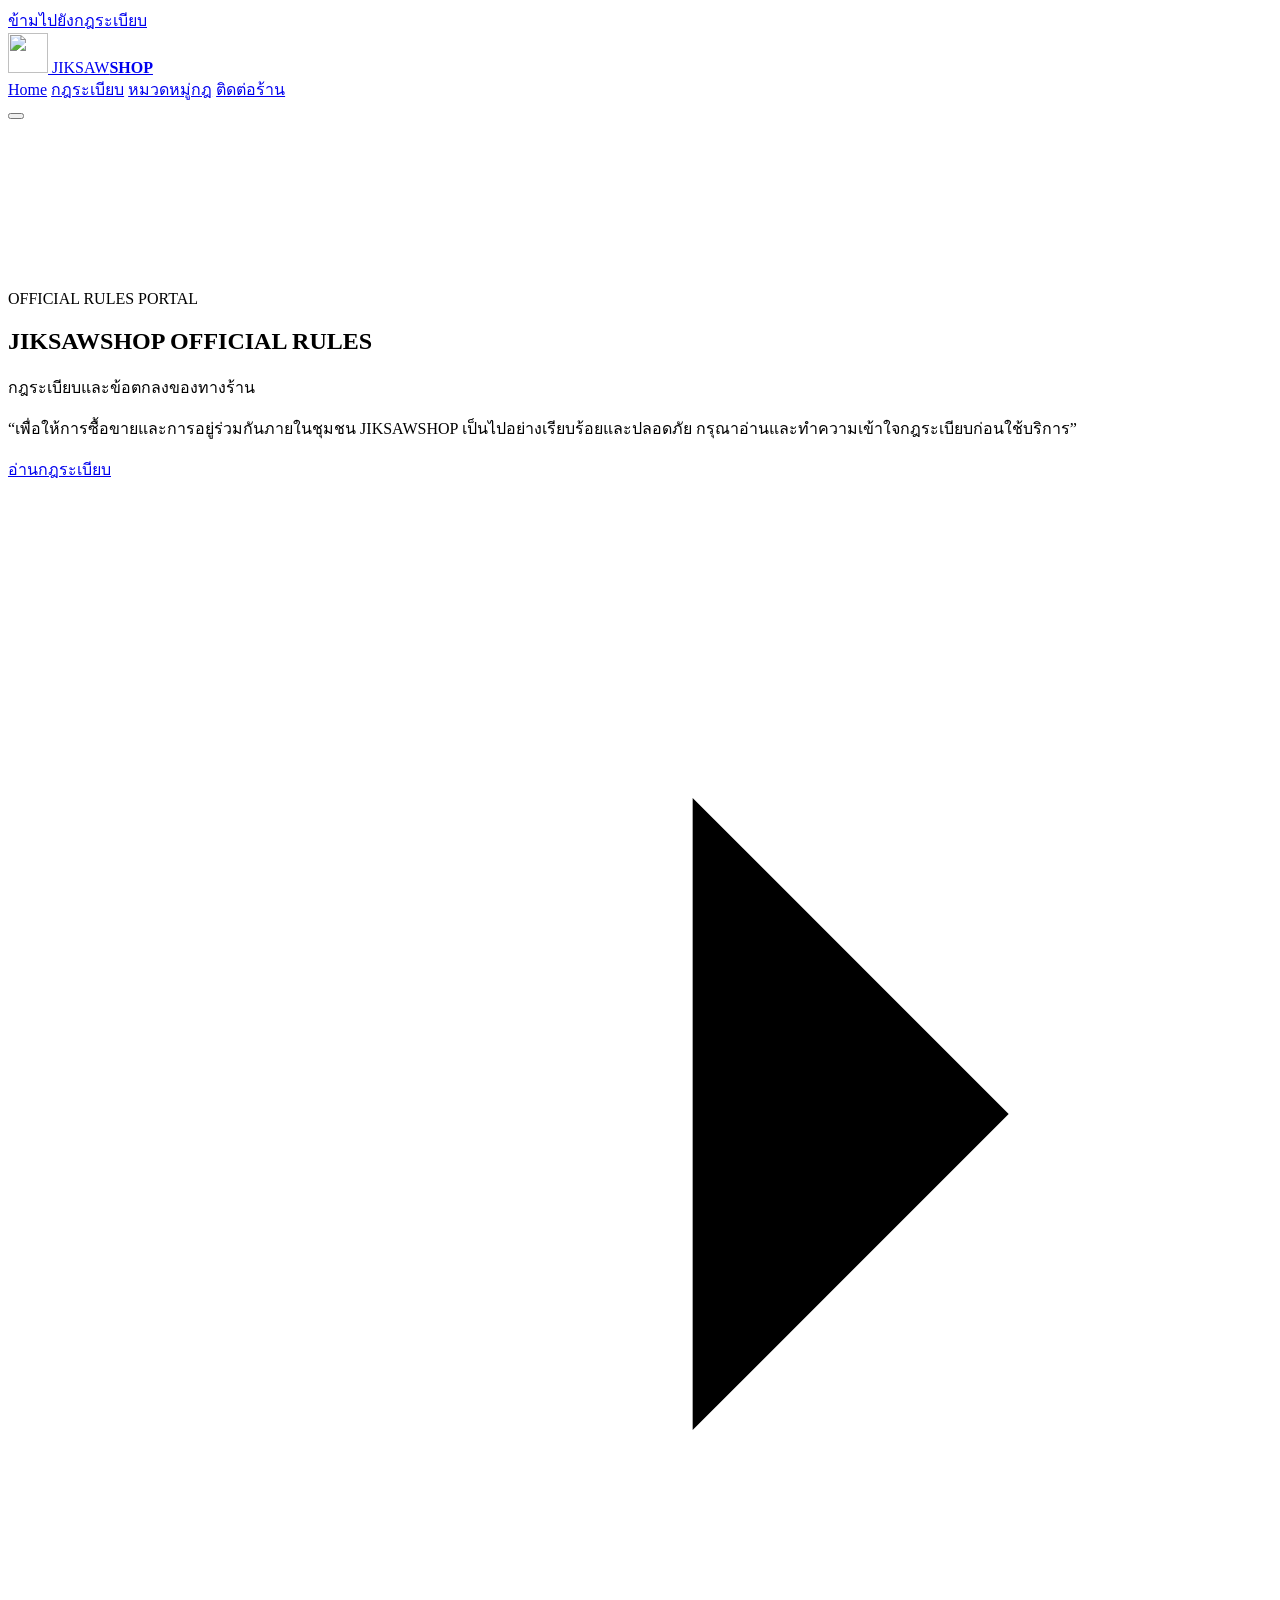
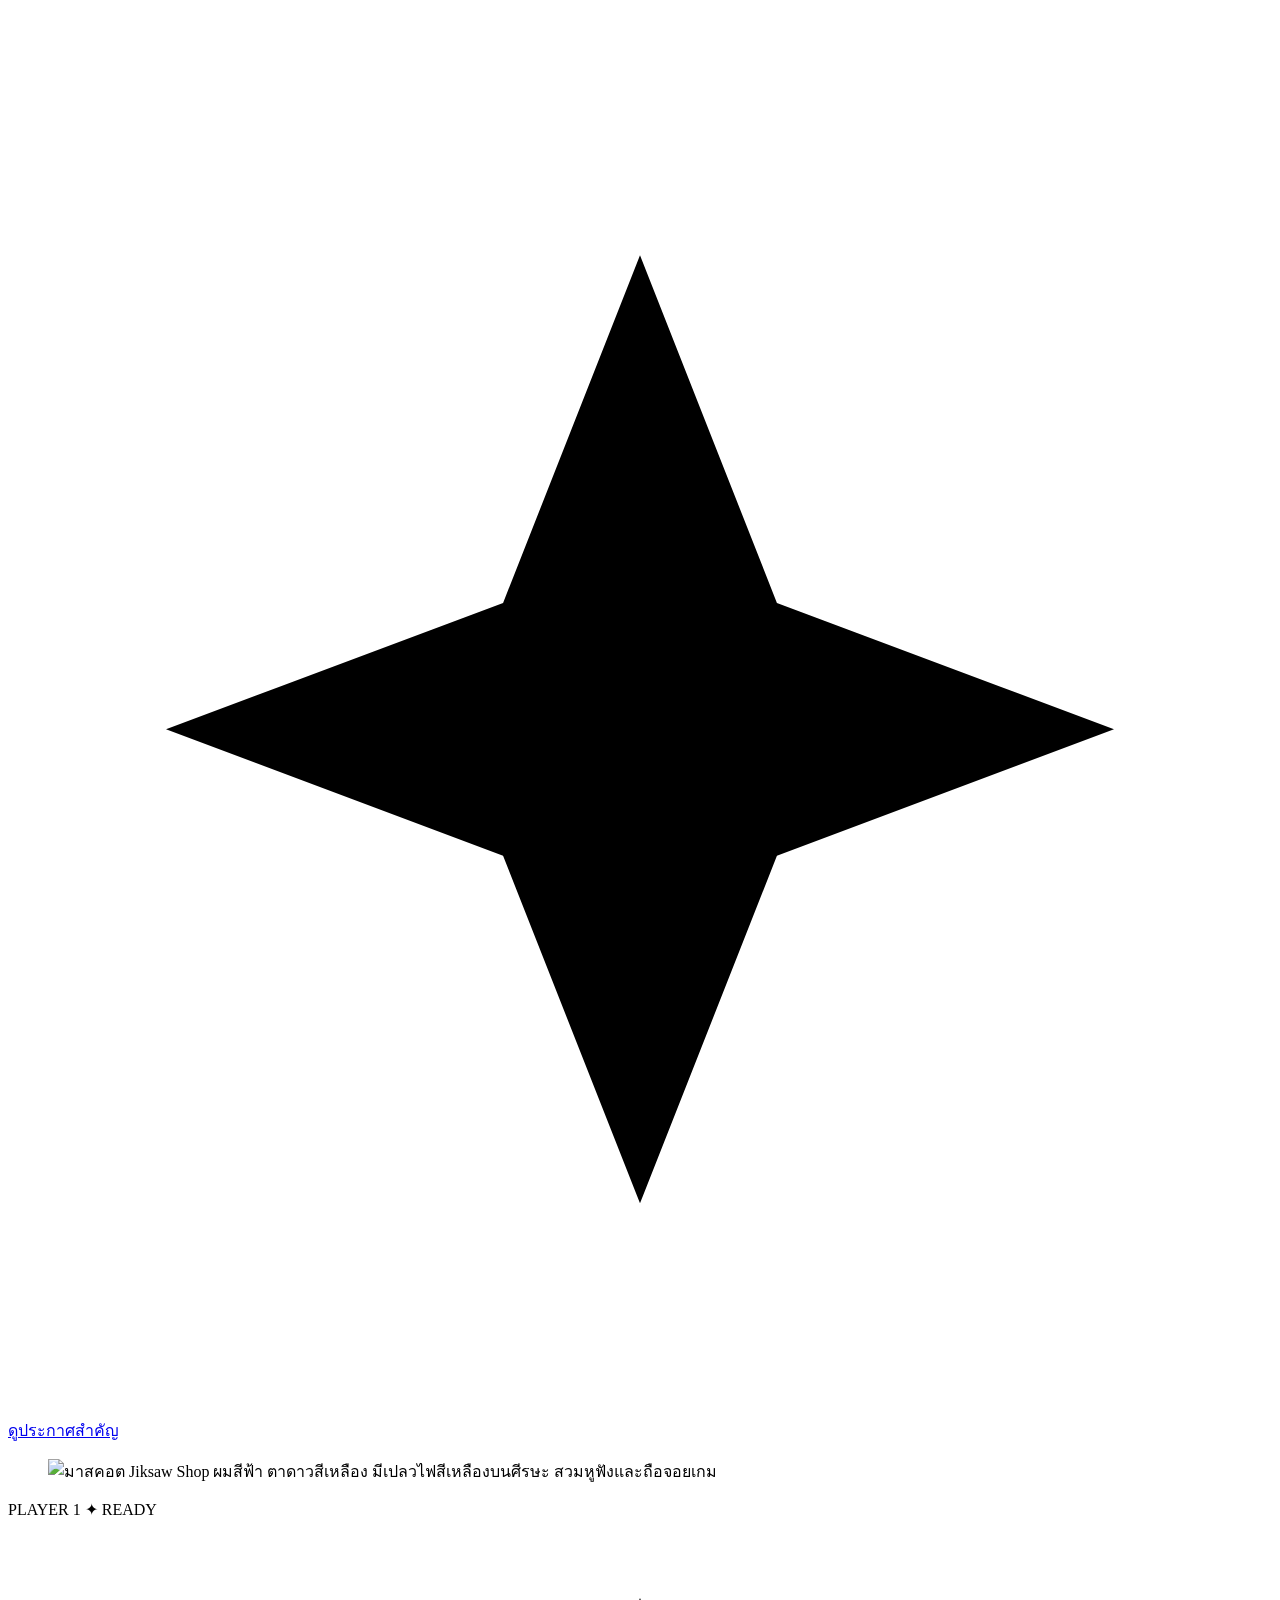
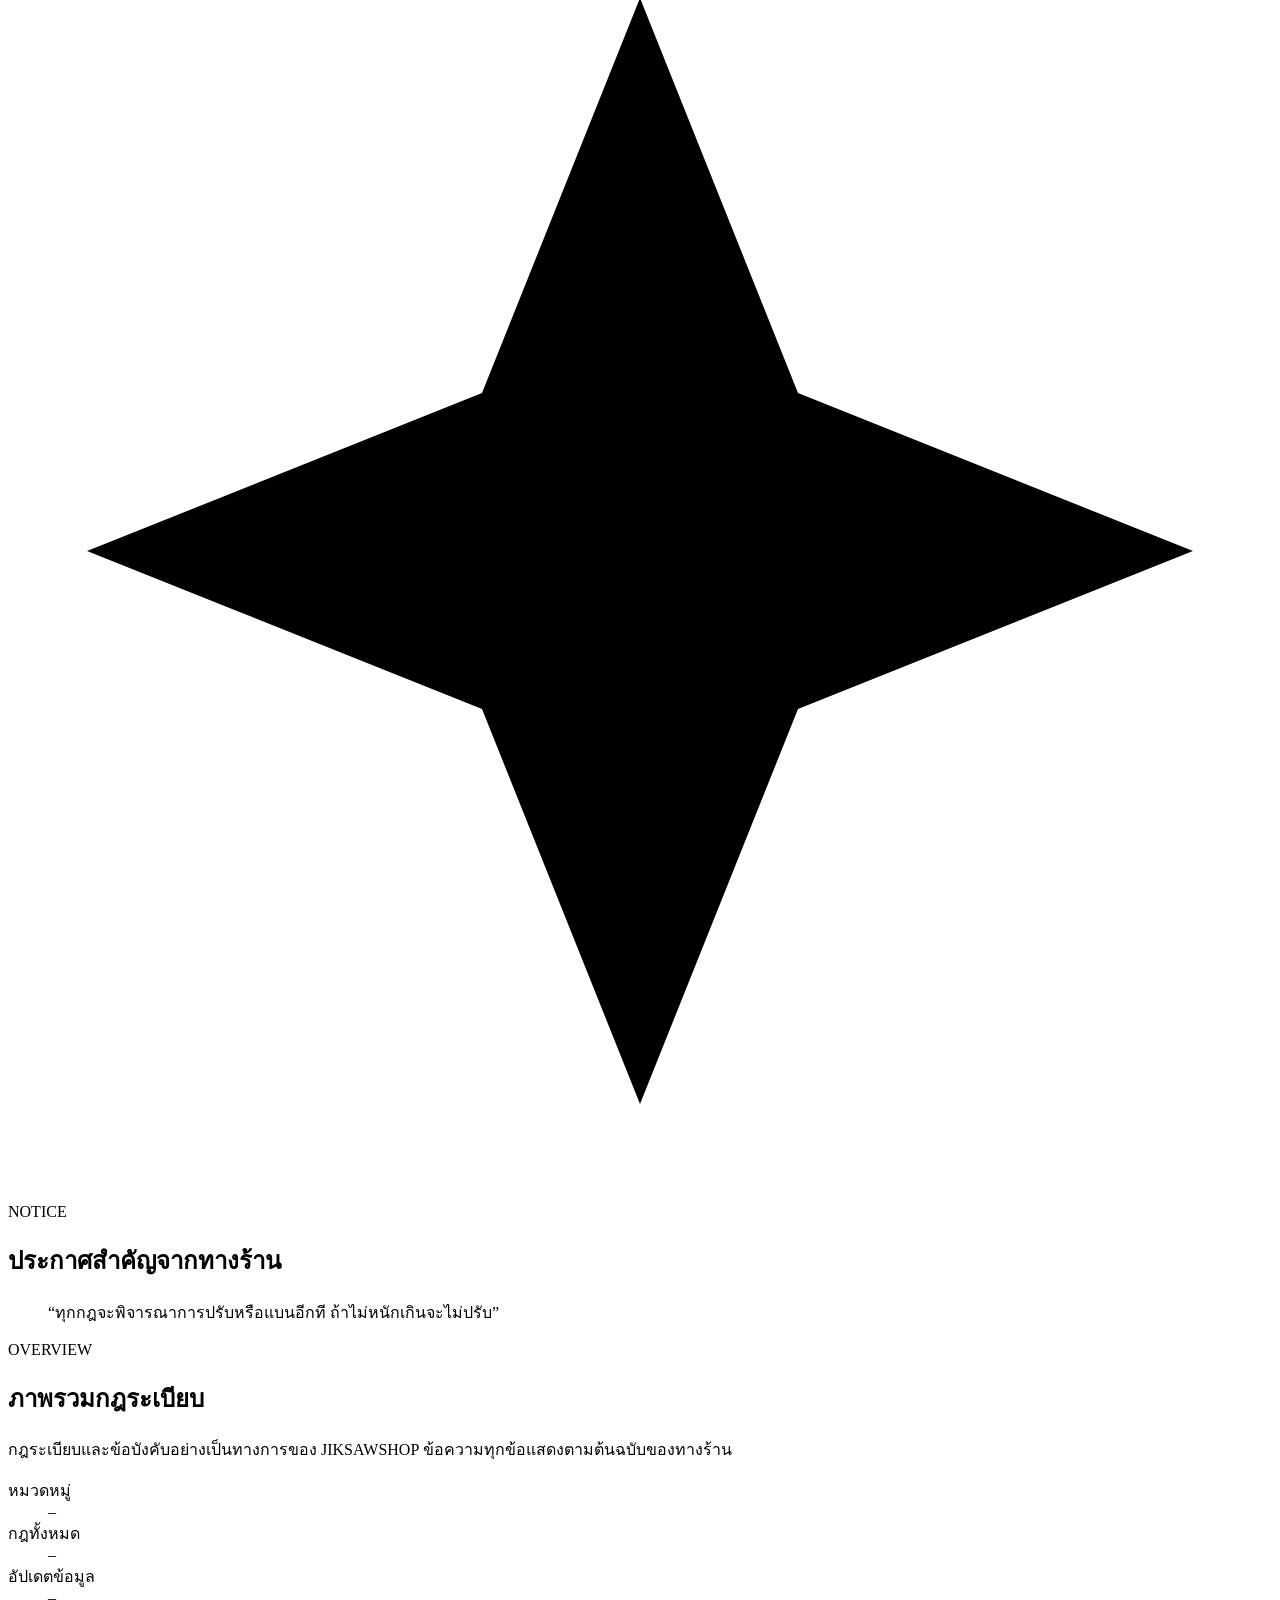
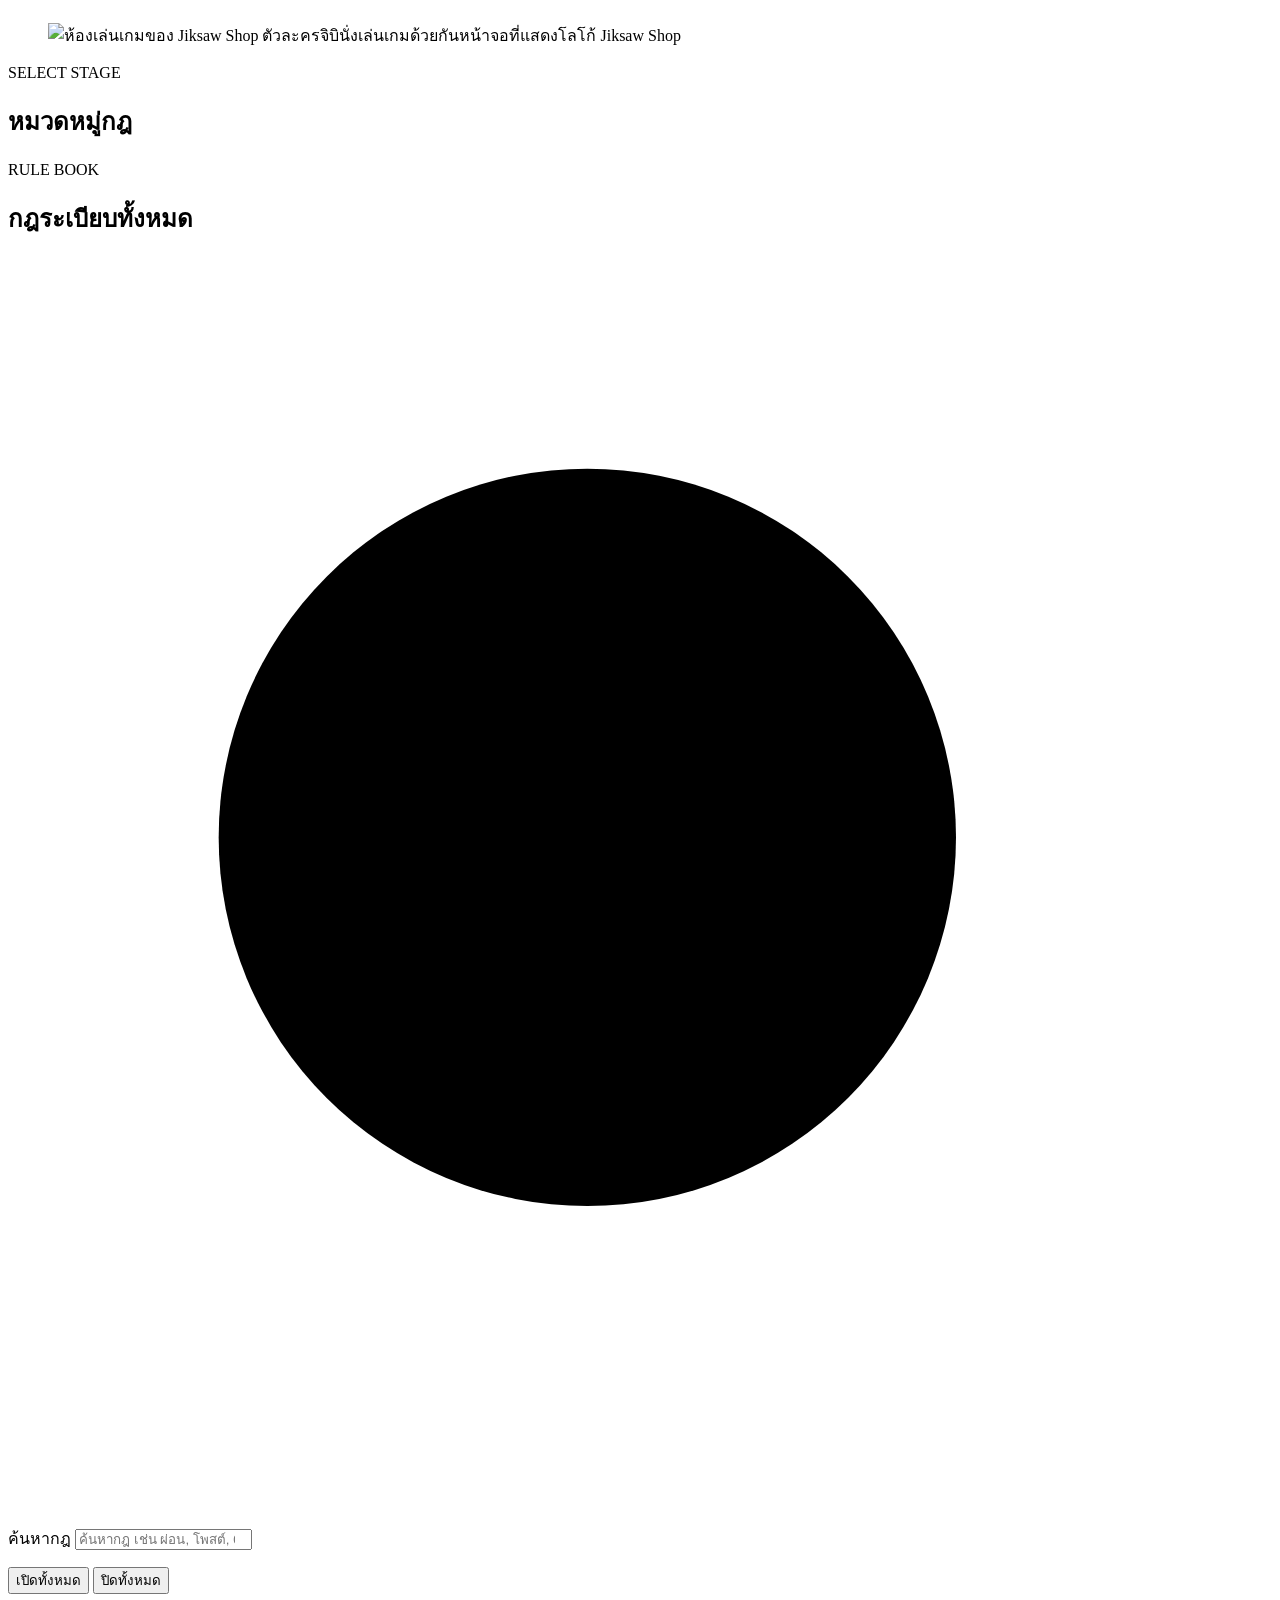
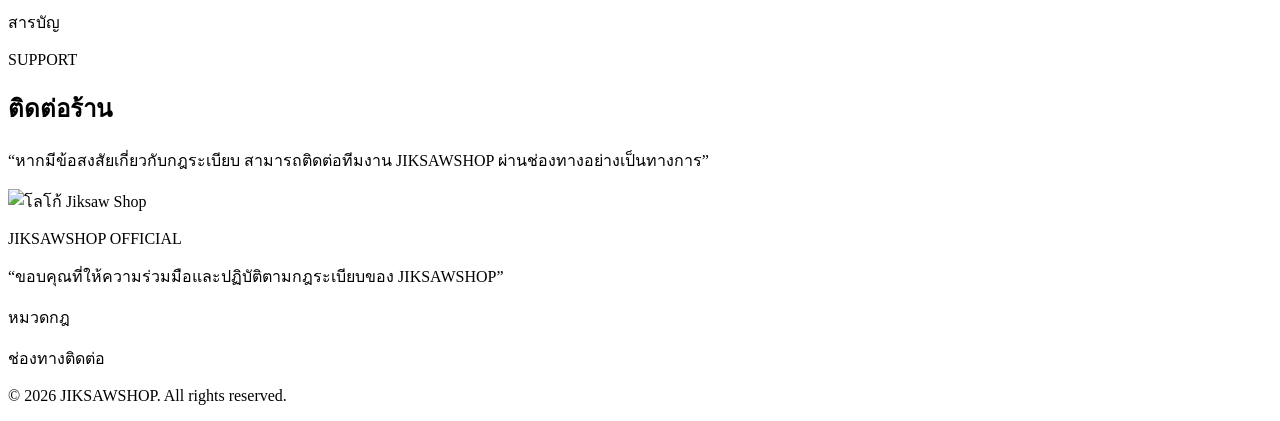
==== index.html @ 82a31932 "Add files via upload" ====
<!DOCTYPE html>
<html lang="th">
<head>
<meta charset="utf-8">
<meta name="viewport" content="width=device-width, initial-scale=1">
<title>JIKSAWSHOP | Official Rules</title>
<meta name="description" content="กฎระเบียบและข้อตกลงอย่างเป็นทางการของ JIKSAWSHOP อ่านและตรวจสอบกฎการใช้งานได้ที่นี่">
<meta name="theme-color" content="#29C8F5">
<meta property="og:type" content="website">
<meta property="og:site_name" content="JIKSAWSHOP — Official Rules">
<meta property="og:title" content="JIKSAWSHOP | Official Rules">
<meta property="og:description" content="กฎระเบียบและข้อตกลงอย่างเป็นทางการของ JIKSAWSHOP อ่านและตรวจสอบกฎการใช้งานได้ที่นี่">
<meta property="og:image" content="assets/og.jpg">
<meta name="twitter:card" content="summary_large_image">
<link rel="icon" href="assets/avatar.webp" type="image/webp">
<link rel="preconnect" href="https://fonts.googleapis.com">
<link rel="preconnect" href="https://fonts.gstatic.com" crossorigin>
<link href="https://fonts.googleapis.com/css2?family=IBM+Plex+Sans+Thai:wght@400;500;600&family=Mitr:wght@400;500;600&family=Silkscreen:wght@400;700&display=swap" rel="stylesheet">
<link rel="stylesheet" href="css/site.css">
</head>
<body>
<a class="skip" href="#rules">ข้ามไปยังกฎระเบียบ</a>
<div class="progress" aria-hidden="true"><span id="progressBar"></span></div>

<!-- ════════ NAVIGATION ════════ -->
<header class="nav" id="nav">
  <div class="nav__bar">
    <a class="brand" href="#home" aria-label="JIKSAWSHOP หน้าแรก">
      <img class="brand__face" src="assets/avatar.webp" width="40" height="40" alt="">
      <span class="brand__word">JIKSAW<b>SHOP</b></span>
    </a>
    <nav class="nav__links" id="navLinks" aria-label="เมนูหลัก">
      <a href="#home" data-spy="home">Home</a>
      <a href="#rules" data-spy="rules">กฎระเบียบ</a>
      <a href="#categories" data-spy="categories">หมวดหมู่กฎ</a>
      <a href="#faq" data-spy="faq" id="navFaq" hidden>คำถามที่พบบ่อย</a>
      <a href="#contact" data-spy="contact">ติดต่อร้าน</a>
    </nav>
    <button class="burger" id="burger" type="button" aria-expanded="false" aria-controls="navLinks" aria-label="เปิดเมนู">
      <span></span><span></span><span></span>
    </button>
  </div>
</header>

<main>
<!-- ════════ HERO ════════ -->
<section class="hero" id="home">
  <div class="hero__sky" aria-hidden="true">
    <div class="hero__grid" data-depth="0.08"></div>
    <canvas id="stars"></canvas>
    <i class="px px--star  p1" data-depth="0.25"></i>
    <i class="px px--plus  p2" data-depth="0.4"></i>
    <i class="px px--star  p3" data-depth="0.15"></i>
    <i class="px px--heart p4" data-depth="0.32"></i>
    <i class="px px--plus  p5" data-depth="0.2"></i>
  </div>
  <div class="wrap hero__inner">
    <div class="hero__copy">
      <p class="tag"><span class="tag__dot"></span>OFFICIAL RULES PORTAL</p>
      <h1 class="hero__title">
        <span class="hero__brand">JIKSAWSHOP</span>
        <span class="hero__sub">OFFICIAL RULES</span>
      </h1>
      <p class="hero__th">กฎระเบียบและข้อตกลงของทางร้าน</p>
      <p class="hero__lead">“เพื่อให้การซื้อขายและการอยู่ร่วมกันภายในชุมชน JIKSAWSHOP เป็นไปอย่างเรียบร้อยและปลอดภัย กรุณาอ่านและทำความเข้าใจกฎระเบียบก่อนใช้บริการ”</p>
      <div class="hero__cta">
        <a class="btn btn--primary" href="#rules">อ่านกฎระเบียบ
          <svg viewBox="0 0 24 24" aria-hidden="true"><path d="M5 12h14M13 6l6 6-6 6"/></svg></a>
        <a class="btn btn--ghost" href="#announcement">
          <svg viewBox="0 0 24 24" aria-hidden="true" class="fill"><path d="M12 2l2.6 6.6L21 11l-6.4 2.4L12 20l-2.6-6.6L3 11l6.4-2.4z"/></svg>ดูประกาศสำคัญ</a>
      </div>
    </div>
    <div class="hero__art">
      <div class="mascot" id="mascot">
        <div class="mascot__glow" aria-hidden="true"></div>
        <figure class="mascot__card">
          <img src="assets/mascot.webp" srcset="assets/mascot-sm.webp 520w, assets/mascot.webp 1000w" sizes="(max-width: 860px) 260px, 440px" width="1000" height="1000" alt="มาสคอต Jiksaw Shop ผมสีฟ้า ตาดาวสีเหลือง มีเปลวไฟสีเหลืองบนศีรษะ สวมหูฟังและถือจอยเกม" fetchpriority="high">
        </figure>
        <span class="mascot__chip" aria-hidden="true">PLAYER 1 ✦ READY</span>
      </div>
    </div>
  </div>
</section>

<!-- ════════ IMPORTANT ANNOUNCEMENT ════════ -->
<section class="section section--tight" id="announcement" aria-labelledby="annTitle">
  <div class="wrap">
    <article class="announce" data-reveal>
      <div class="announce__icon" aria-hidden="true">
        <svg viewBox="0 0 24 24"><path d="M12 1.5l3 7.5 7.5 3-7.5 3-3 7.5-3-7.5L1.5 12 9 9z"/></svg>
      </div>
      <div class="announce__body">
        <p class="eyebrow">NOTICE</p>
        <h2 id="annTitle">ประกาศสำคัญจากทางร้าน</h2>
        <blockquote id="annText">“ทุกกฎจะพิจารณาการปรับหรือแบนอีกที ถ้าไม่หนักเกินจะไม่ปรับ”</blockquote>
      </div>
    </article>
  </div>
</section>

<!-- ════════ RULES OVERVIEW ════════ -->
<section class="section" id="overview" aria-labelledby="ovTitle">
  <div class="wrap overview">
    <div class="overview__text" data-reveal>
      <p class="eyebrow">OVERVIEW</p>
      <h2 id="ovTitle">ภาพรวมกฎระเบียบ</h2>
      <p class="muted">กฎระเบียบและข้อบังคับอย่างเป็นทางการของ JIKSAWSHOP ข้อความทุกข้อแสดงตามต้นฉบับของทางร้าน</p>
      <dl class="stats" id="stats">
        <div><dt>หมวดหมู่</dt><dd id="statCats">–</dd></div>
        <div><dt>กฎทั้งหมด</dt><dd id="statRules">–</dd></div>
        <div><dt>อัปเดตข้อมูล</dt><dd id="statSync" class="stats__sm">–</dd></div>
      </dl>
    </div>
    <figure class="world" data-reveal>
      <img src="assets/world.webp" srcset="assets/world-sm.webp 800w, assets/world.webp 1600w" sizes="(max-width: 860px) 100vw, 620px" width="1600" height="900" loading="lazy" alt="ห้องเล่นเกมของ Jiksaw Shop ตัวละครจิบินั่งเล่นเกมด้วยกันหน้าจอที่แสดงโลโก้ Jiksaw Shop">
    </figure>
  </div>
</section>

<!-- ════════ RULES CATEGORIES ════════ -->
<section class="section section--soft" id="categories" aria-labelledby="catTitle">
  <div class="wrap">
    <div class="head" data-reveal>
      <p class="eyebrow">SELECT STAGE</p>
      <h2 id="catTitle">หมวดหมู่กฎ</h2>
    </div>
    <div class="cats" id="catGrid"></div>
  </div>
</section>

<!-- ════════ COMPLETE RULES LIST + SEARCH ════════ -->
<section class="section" id="rules" aria-labelledby="rulesTitle">
  <div class="wrap">
    <div class="head" data-reveal>
      <p class="eyebrow">RULE BOOK</p>
      <h2 id="rulesTitle">กฎระเบียบทั้งหมด</h2>
    </div>

    <div class="tools">
      <div class="search" role="search">
        <svg viewBox="0 0 24 24" aria-hidden="true"><circle cx="11" cy="11" r="7"/><path d="M20 20l-3.5-3.5"/></svg>
        <label class="sr" for="q">ค้นหากฎ</label>
        <input id="q" type="search" inputmode="search" autocomplete="off" placeholder="ค้นหากฎ เช่น ผ่อน, โพสต์, 08:00 หรือเลขข้อ">
        <button class="search__clear" id="qClear" type="button" aria-label="ล้างคำค้น" hidden>
          <svg viewBox="0 0 24 24" aria-hidden="true"><path d="M6 6l12 12M18 6L6 18"/></svg>
        </button>
      </div>
      <div class="tools__row">
        <p class="count" id="count" aria-live="polite"></p>
        <div class="tools__btns">
          <button class="mini" id="expandAll" type="button">เปิดทั้งหมด</button>
          <button class="mini" id="collapseAll" type="button">ปิดทั้งหมด</button>
        </div>
      </div>
    </div>

    <div class="book">
      <aside class="toc" aria-label="สารบัญหมวดหมู่">
        <p class="toc__title">สารบัญ</p>
        <ol id="toc"></ol>
      </aside>
      <div class="book__main">
        <div id="notice" class="notice" hidden></div>
        <div id="loader" class="loader" hidden><i></i><i></i><i></i><span>กำลังโหลดกฎระเบียบ…</span></div>
        <div id="ruleList"></div>
        <div id="empty" class="empty" hidden>
          <img src="assets/avatar.webp" width="72" height="72" alt="">
          <p>ไม่พบกฎที่คุณกำลังค้นหา ลองใช้คำค้นอื่นอีกครั้ง</p>
          <button class="mini" id="emptyClear" type="button">ล้างคำค้น</button>
        </div>
      </div>
    </div>
  </div>
</section>

<!-- ════════ FAQ (แสดงเมื่อมีข้อมูลใน config เท่านั้น) ════════ -->
<section class="section section--soft" id="faq" aria-labelledby="faqTitle" hidden>
  <div class="wrap wrap--narrow">
    <div class="head">
      <p class="eyebrow">FAQ</p>
      <h2 id="faqTitle">คำถามที่พบบ่อย</h2>
    </div>
    <div id="faqList" class="faq"></div>
  </div>
</section>

<!-- ════════ CONTACT ════════ -->
<section class="section" id="contact" aria-labelledby="ctTitle">
  <div class="wrap">
    <div class="contact" data-reveal>
      <div class="contact__text">
        <p class="eyebrow">SUPPORT</p>
        <h2 id="ctTitle">ติดต่อร้าน</h2>
        <p>“หากมีข้อสงสัยเกี่ยวกับกฎระเบียบ สามารถติดต่อทีมงาน JIKSAWSHOP ผ่านช่องทางอย่างเป็นทางการ”</p>
      </div>
      <ul class="channels" id="channels"></ul>
    </div>
  </div>
</section>
</main>

<!-- ════════ FOOTER ════════ -->
<footer class="foot">
  <div class="foot__stars" aria-hidden="true"></div>
  <div class="wrap foot__inner">
    <div class="foot__brand">
      <img src="assets/logo-screen.webp" width="720" height="380" loading="lazy" alt="โลโก้ Jiksaw Shop">
      <p class="foot__name">JIKSAWSHOP OFFICIAL</p>
      <p class="foot__thanks">“ขอบคุณที่ให้ความร่วมมือและปฏิบัติตามกฎระเบียบของ JIKSAWSHOP”</p>
    </div>
    <nav class="foot__col" aria-label="หมวดกฎ">
      <p class="foot__h">หมวดกฎ</p>
      <ul id="footCats"></ul>
    </nav>
    <div class="foot__col">
      <p class="foot__h">ช่องทางติดต่อ</p>
      <ul id="footContacts"></ul>
    </div>
  </div>
  <p class="foot__copy">© <span id="year">2026</span> JIKSAWSHOP. All rights reserved.</p>
</footer>

<button class="totop" id="toTop" type="button" aria-label="กลับขึ้นด้านบน" hidden>
  <svg viewBox="0 0 24 24" aria-hidden="true"><path d="M12 19V5M6 11l6-6 6 6"/></svg>
</button>
<div class="toast" id="toast" role="status" aria-live="polite"></div>

<script src="js/config.js"></script>
<script src="data/rules.js"></script>
<script src="js/app.js"></script>
</body>
</html>
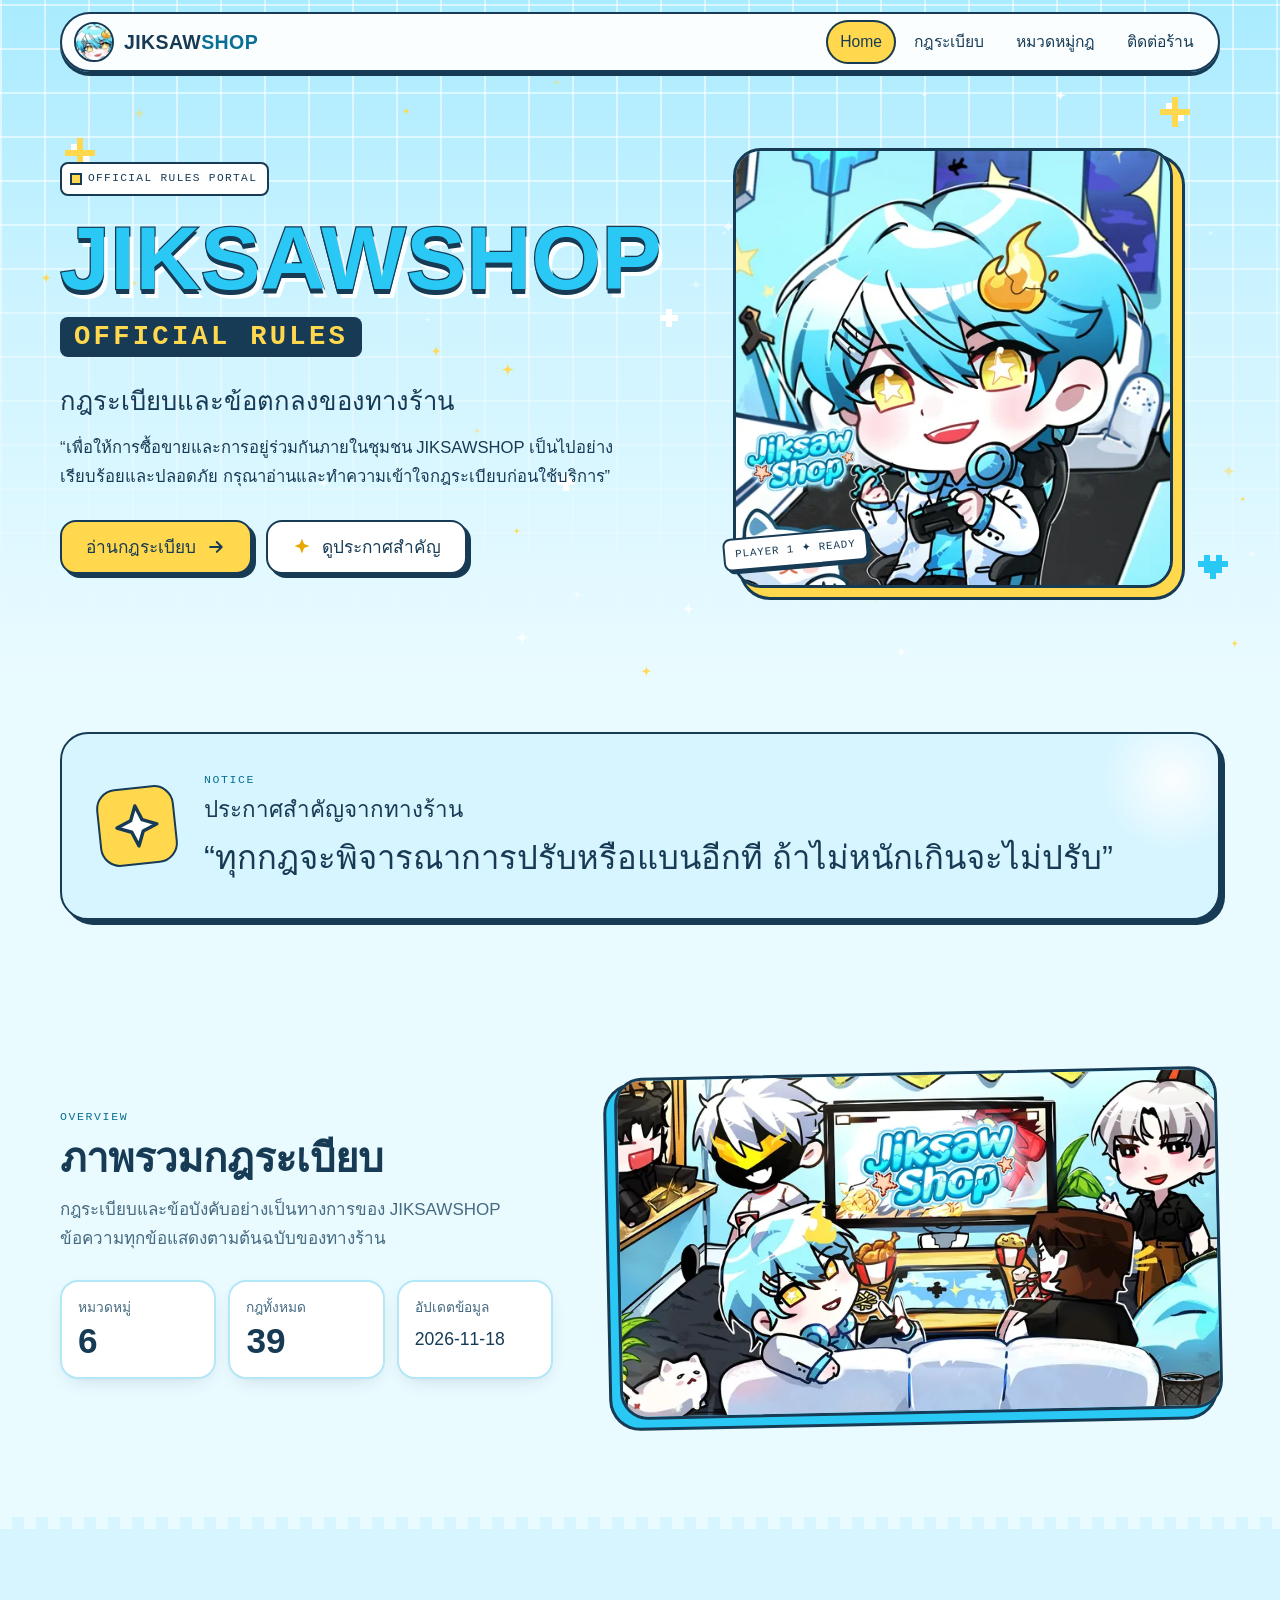
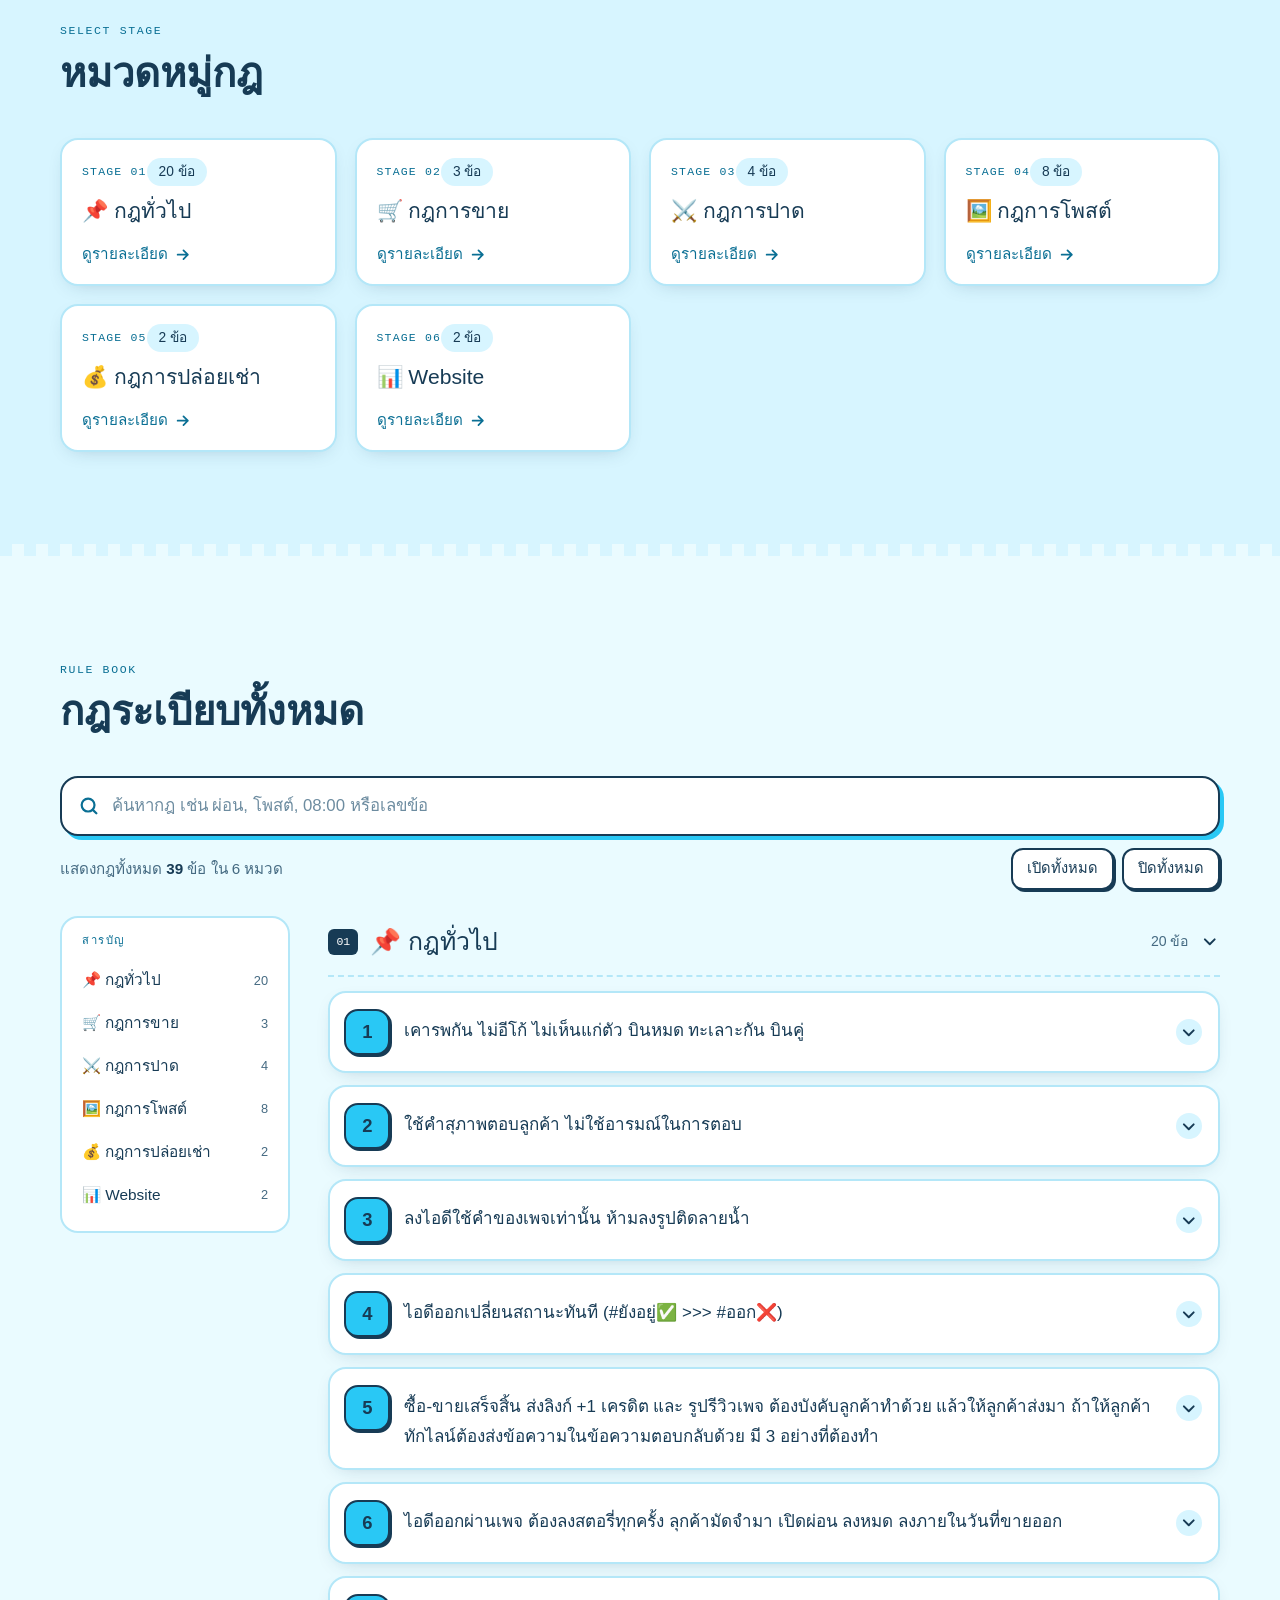
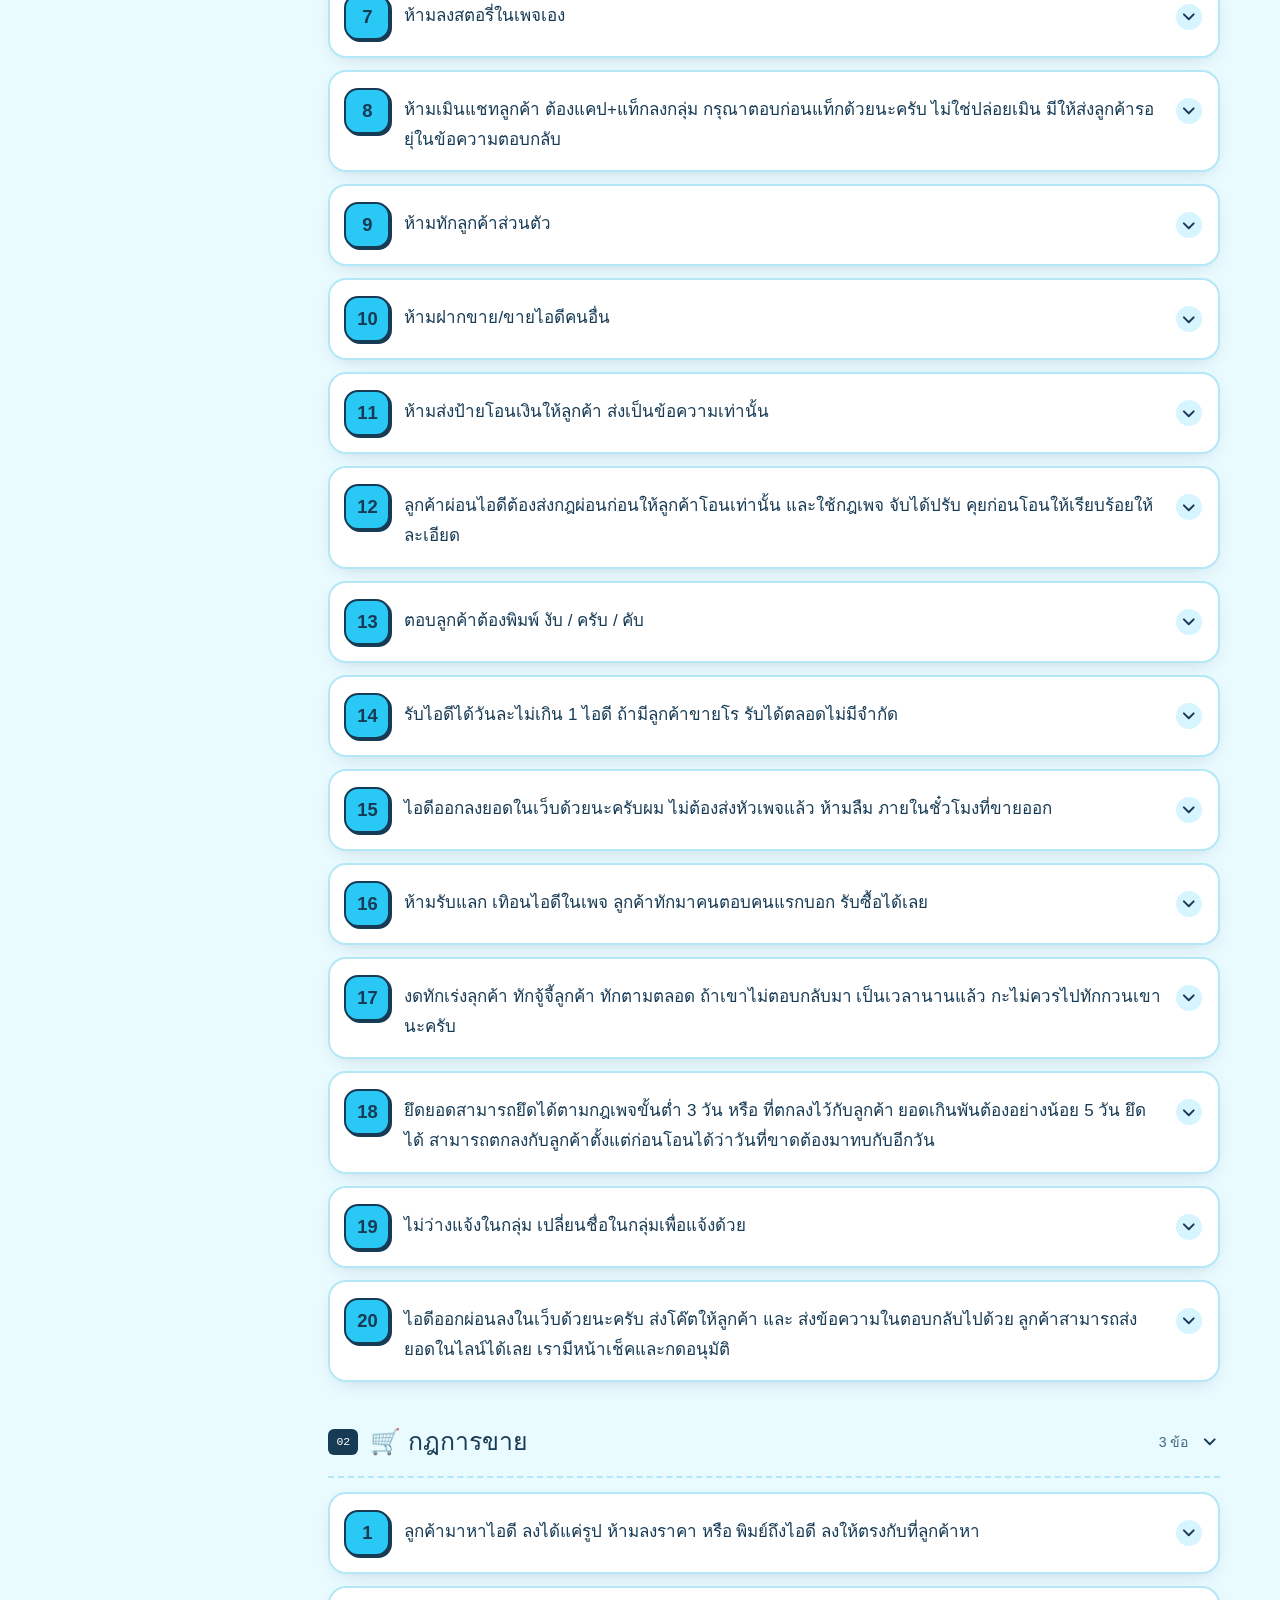
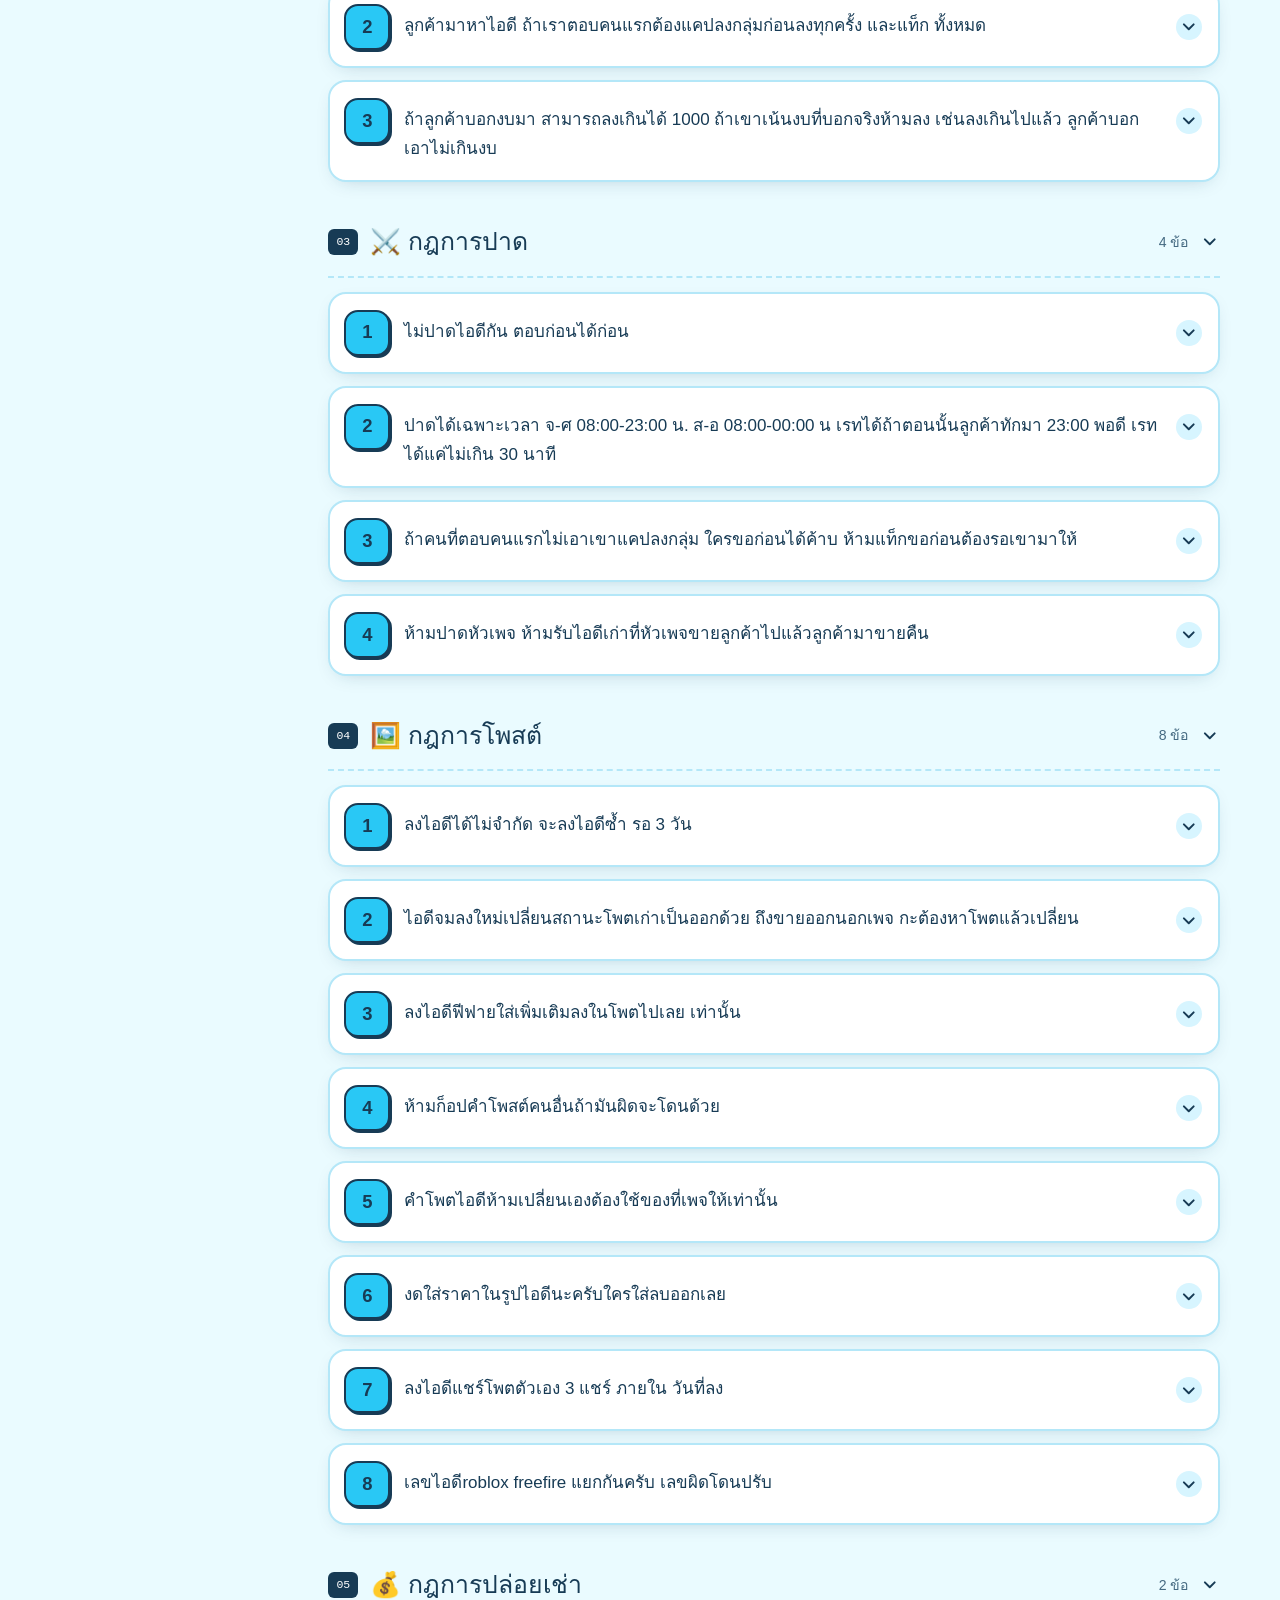
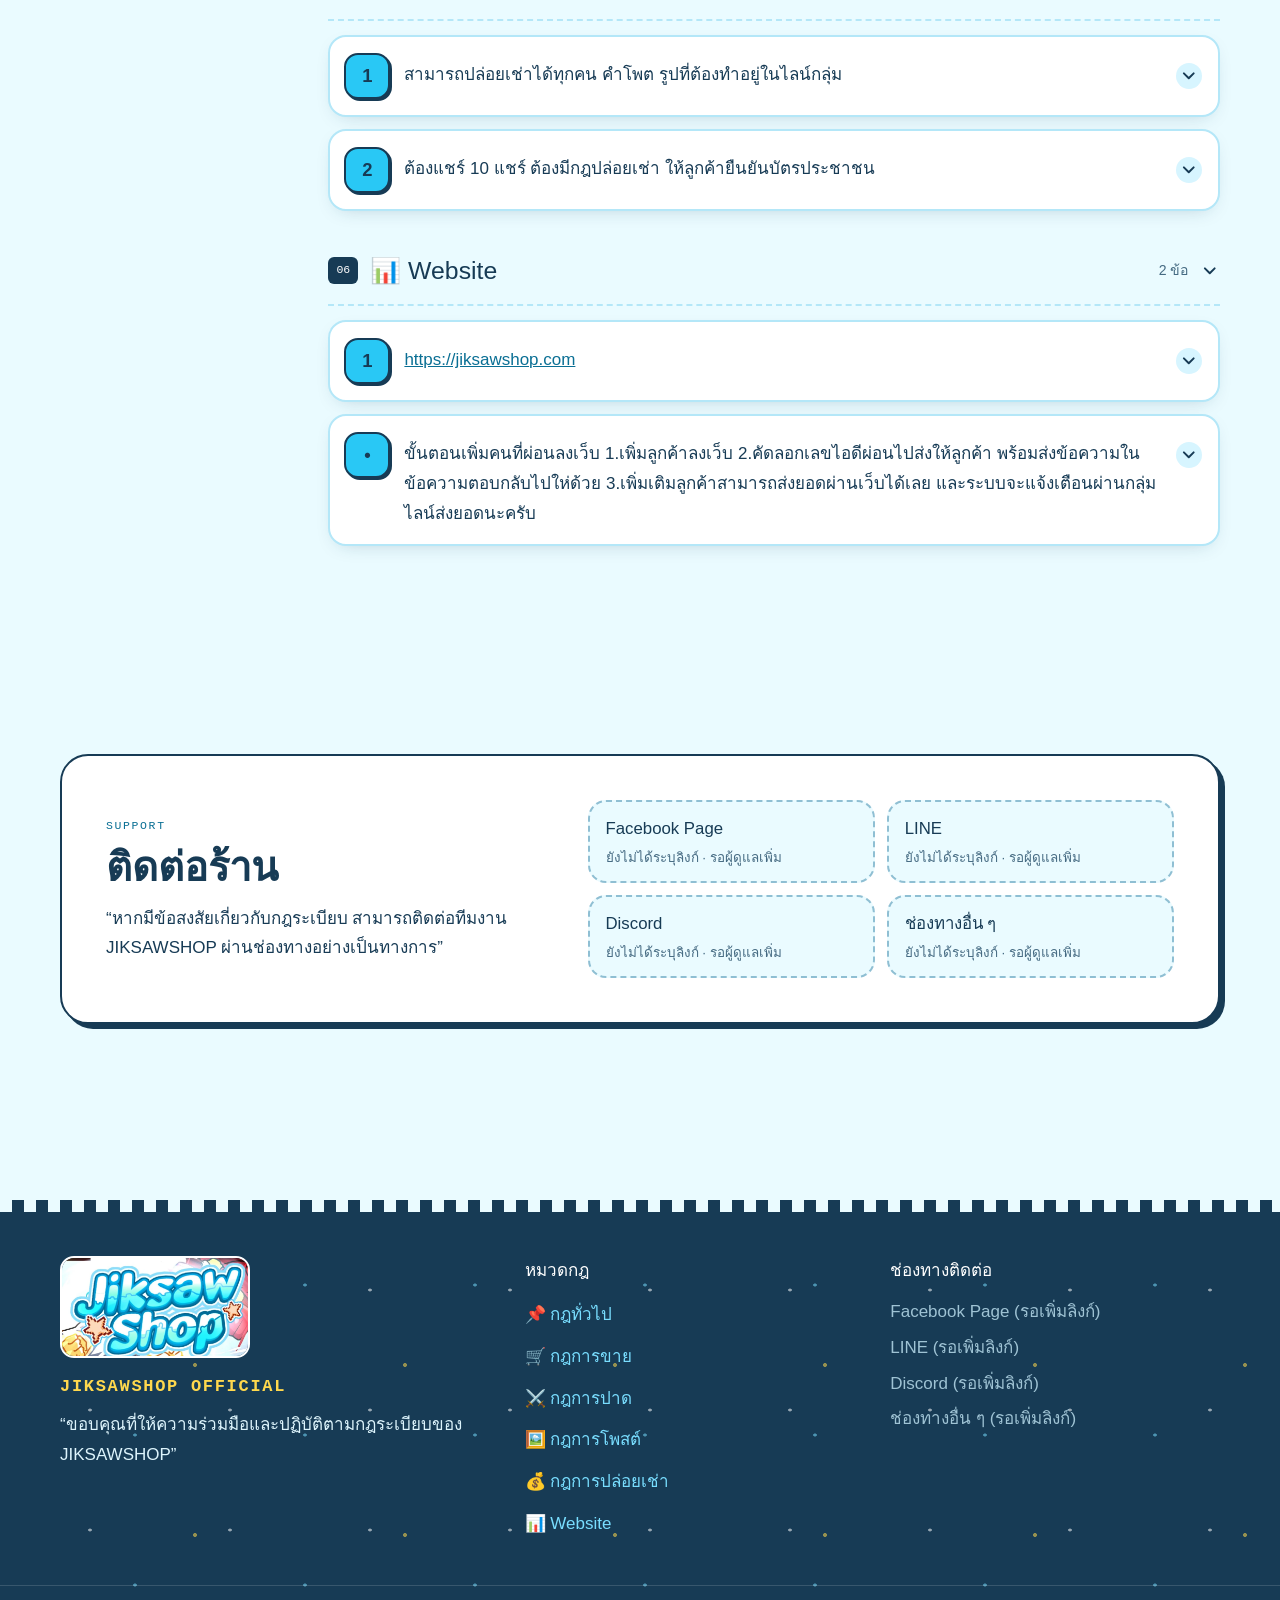
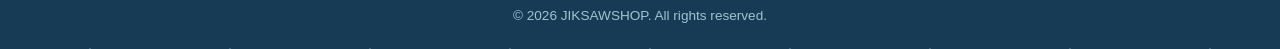
==== commit af39d03f: "Add files via upload" ====
--- a/index.html
+++ b/index.html
@@ -10,13 +10,13 @@
 <meta property="og:site_name" content="JIKSAWSHOP — Official Rules">
 <meta property="og:title" content="JIKSAWSHOP | Official Rules">
 <meta property="og:description" content="กฎระเบียบและข้อตกลงอย่างเป็นทางการของ JIKSAWSHOP อ่านและตรวจสอบกฎการใช้งานได้ที่นี่">
-<meta property="og:image" content="assets/og.jpg">
+<meta property="og:image" content="og.jpg">
 <meta name="twitter:card" content="summary_large_image">
-<link rel="icon" href="assets/avatar.webp" type="image/webp">
+<link rel="icon" href="avatar.webp" type="image/webp">
 <link rel="preconnect" href="https://fonts.googleapis.com">
 <link rel="preconnect" href="https://fonts.gstatic.com" crossorigin>
 <link href="https://fonts.googleapis.com/css2?family=IBM+Plex+Sans+Thai:wght@400;500;600&family=Mitr:wght@400;500;600&family=Silkscreen:wght@400;700&display=swap" rel="stylesheet">
-<link rel="stylesheet" href="css/site.css">
+<link rel="stylesheet" href="site.css">
 </head>
 <body>
 <a class="skip" href="#rules">ข้ามไปยังกฎระเบียบ</a>
@@ -26,7 +26,7 @@
 <header class="nav" id="nav">
   <div class="nav__bar">
     <a class="brand" href="#home" aria-label="JIKSAWSHOP หน้าแรก">
-      <img class="brand__face" src="assets/avatar.webp" width="40" height="40" alt="">
+      <img class="brand__face" src="avatar.webp" width="40" height="40" alt="">
       <span class="brand__word">JIKSAW<b>SHOP</b></span>
     </a>
     <nav class="nav__links" id="navLinks" aria-label="เมนูหลัก">
@@ -74,7 +74,7 @@
       <div class="mascot" id="mascot">
         <div class="mascot__glow" aria-hidden="true"></div>
         <figure class="mascot__card">
-          <img src="assets/mascot.webp" srcset="assets/mascot-sm.webp 520w, assets/mascot.webp 1000w" sizes="(max-width: 860px) 260px, 440px" width="1000" height="1000" alt="มาสคอต Jiksaw Shop ผมสีฟ้า ตาดาวสีเหลือง มีเปลวไฟสีเหลืองบนศีรษะ สวมหูฟังและถือจอยเกม" fetchpriority="high">
+          <img src="mascot.webp" srcset="mascot-sm.webp 520w, mascot.webp 1000w" sizes="(max-width: 860px) 260px, 440px" width="1000" height="1000" alt="มาสคอต Jiksaw Shop ผมสีฟ้า ตาดาวสีเหลือง มีเปลวไฟสีเหลืองบนศีรษะ สวมหูฟังและถือจอยเกม" fetchpriority="high">
         </figure>
         <span class="mascot__chip" aria-hidden="true">PLAYER 1 ✦ READY</span>
       </div>
@@ -112,7 +112,7 @@
       </dl>
     </div>
     <figure class="world" data-reveal>
-      <img src="assets/world.webp" srcset="assets/world-sm.webp 800w, assets/world.webp 1600w" sizes="(max-width: 860px) 100vw, 620px" width="1600" height="900" loading="lazy" alt="ห้องเล่นเกมของ Jiksaw Shop ตัวละครจิบินั่งเล่นเกมด้วยกันหน้าจอที่แสดงโลโก้ Jiksaw Shop">
+      <img src="world.webp" srcset="world-sm.webp 800w, world.webp 1600w" sizes="(max-width: 860px) 100vw, 620px" width="1600" height="900" loading="lazy" alt="ห้องเล่นเกมของ Jiksaw Shop ตัวละครจิบินั่งเล่นเกมด้วยกันหน้าจอที่แสดงโลโก้ Jiksaw Shop">
     </figure>
   </div>
 </section>
@@ -164,7 +164,7 @@
         <div id="loader" class="loader" hidden><i></i><i></i><i></i><span>กำลังโหลดกฎระเบียบ…</span></div>
         <div id="ruleList"></div>
         <div id="empty" class="empty" hidden>
-          <img src="assets/avatar.webp" width="72" height="72" alt="">
+          <img src="avatar.webp" width="72" height="72" alt="">
           <p>ไม่พบกฎที่คุณกำลังค้นหา ลองใช้คำค้นอื่นอีกครั้ง</p>
           <button class="mini" id="emptyClear" type="button">ล้างคำค้น</button>
         </div>
@@ -204,7 +204,7 @@
   <div class="foot__stars" aria-hidden="true"></div>
   <div class="wrap foot__inner">
     <div class="foot__brand">
-      <img src="assets/logo-screen.webp" width="720" height="380" loading="lazy" alt="โลโก้ Jiksaw Shop">
+      <img src="logo-screen.webp" width="720" height="380" loading="lazy" alt="โลโก้ Jiksaw Shop">
       <p class="foot__name">JIKSAWSHOP OFFICIAL</p>
       <p class="foot__thanks">“ขอบคุณที่ให้ความร่วมมือและปฏิบัติตามกฎระเบียบของ JIKSAWSHOP”</p>
     </div>
@@ -225,8 +225,8 @@
 </button>
 <div class="toast" id="toast" role="status" aria-live="polite"></div>
 
-<script src="js/config.js"></script>
-<script src="data/rules.js"></script>
-<script src="js/app.js"></script>
+<script src="config.js"></script>
+<script src="rules.js"></script>
+<script src="app.js"></script>
 </body>
 </html>
--- a/site.css
+++ b/site.css
@@ -0,0 +1,354 @@
+/* JIKSAWSHOP — Official Rules
+   Layout idea: sticker-outlined chibi world. Ink outlines + hard offset shadows on
+   brand moments (nav, hero, buttons, announcement); soft blue cards where rules are read. */
+:root {
+  color-scheme: light;
+  --cyan: #29C8F5;
+  --sky: #79DEFF;
+  --bg: #EAFBFF;
+  --white: #FFFFFF;
+  --yellow: #FFD84D;
+  --ink: #173B55;
+  --soft: #D7F5FF;
+  --ink-2: #456A82;        /* muted text, 5.6:1 on white */
+  --line: #B4E7F8;         /* soft blue border */
+  --cyan-deep: #0A6F94;    /* links / small text on white */
+  --font-display: "Mitr", "IBM Plex Sans Thai", "Leelawadee UI", "Thonburi", sans-serif;
+  --font-body: "IBM Plex Sans Thai", "Leelawadee UI", "Thonburi", "Noto Sans Thai", sans-serif;
+  --font-pixel: "Silkscreen", "Courier New", monospace;
+  --r-lg: 28px; --r-md: 18px; --r-sm: 12px;
+  --outline: 2.5px solid var(--ink);
+  --pop: 5px 5px 0 var(--ink);
+  --shadow-soft: 0 6px 20px -10px rgba(23, 59, 85, .28);
+  --nav-h: 76px;
+}
+
+*, *::before, *::after { box-sizing: border-box; }
+html { scroll-behavior: smooth; -webkit-text-size-adjust: 100%; }
+body {
+  margin: 0; background: var(--bg); color: var(--ink);
+  font-family: var(--font-body); font-size: 17px; line-height: 1.75;
+  overflow-x: hidden; animation: pageIn .45s ease-out both;
+}
+@keyframes pageIn { from { opacity: 0; } to { opacity: 1; } }
+img { max-width: 100%; height: auto; display: block; }
+a { color: var(--cyan-deep); }
+h1, h2, h3, p, ol, ul, dl, dd, figure, blockquote { margin: 0; }
+ol, ul { padding: 0; list-style: none; }
+h2 { font-family: var(--font-display); font-weight: 600; font-size: clamp(1.7rem, 4.2vw, 2.5rem); line-height: 1.25; text-wrap: balance; }
+button { font: inherit; color: inherit; cursor: pointer; }
+:focus-visible { outline: 3px solid var(--ink); outline-offset: 3px; border-radius: 8px; }
+[hidden] { display: none !important; }
+[id] { scroll-margin-top: calc(var(--nav-h) + 20px); }
+.sr { position: absolute; width: 1px; height: 1px; overflow: hidden; clip-path: inset(50%); white-space: nowrap; }
+.skip { position: absolute; left: 12px; top: -60px; z-index: 100; background: var(--ink); color: #fff; padding: 10px 16px; border-radius: 10px; }
+.skip:focus { top: 12px; }
+.wrap { width: min(1160px, 100% - 40px); margin-inline: auto; }
+.wrap--narrow { width: min(820px, 100% - 40px); }
+.muted { color: var(--ink-2); }
+svg { width: 1.15em; height: 1.15em; fill: none; stroke: currentColor; stroke-width: 2.4; stroke-linecap: round; stroke-linejoin: round; flex: none; }
+svg.fill { fill: currentColor; stroke: none; }
+
+.eyebrow { font-family: var(--font-pixel); font-size: .72rem; letter-spacing: .14em; color: var(--cyan-deep); margin-bottom: 6px; }
+.section { padding: clamp(56px, 9vw, 104px) 0; position: relative; }
+.section--tight { padding: clamp(28px, 5vw, 48px) 0; }
+.section--soft { background: var(--soft); }
+.section--soft::before, .section--soft::after {  /* pixel-step edges */
+  content: ""; position: absolute; left: 0; right: 0; height: 12px;
+  background: linear-gradient(90deg, var(--bg) 50%, transparent 0) 0 0 / 24px 12px;
+}
+.section--soft::before { top: 0; } .section--soft::after { bottom: 0; background-position: 12px 0; }
+.head { margin-bottom: clamp(24px, 4vw, 40px); }
+
+/* progress */
+.progress { position: fixed; inset: 0 0 auto 0; height: 4px; z-index: 60; }
+.progress span { display: block; height: 100%; width: 100%; transform: scaleX(0); transform-origin: 0 50%; background: linear-gradient(90deg, var(--cyan), var(--yellow)); }
+
+/* ── NAV ── */
+.nav { position: sticky; top: 0; z-index: 50; padding: 12px 0 0; height: var(--nav-h); pointer-events: none; }
+.nav__bar {
+  pointer-events: auto; position: relative;
+  width: min(1160px, 100% - 24px); margin-inline: auto; height: 60px;
+  display: flex; align-items: center; justify-content: space-between; gap: 16px;
+  padding: 0 10px 0 12px; background: rgba(255, 255, 255, .94); backdrop-filter: blur(10px);
+  border: var(--outline); border-radius: 999px; box-shadow: 0 4px 0 var(--ink);
+}
+.brand { display: flex; align-items: center; gap: 10px; text-decoration: none; color: var(--ink); min-height: 44px; }
+.brand__face { width: 40px; height: 40px; border-radius: 50%; border: 2px solid var(--ink); background: var(--sky); }
+.brand__word { font-family: var(--font-display); font-weight: 600; font-size: 1.22rem; letter-spacing: .02em; }
+.brand__word b { font-weight: 600; color: var(--cyan-deep); }
+.nav__links { display: flex; gap: 4px; }
+.nav__links a {
+  font-family: var(--font-display); font-weight: 500; font-size: .98rem; color: var(--ink); text-decoration: none;
+  padding: 8px 14px; border-radius: 999px; transition: background .2s;
+}
+.nav__links a:hover { background: var(--soft); }
+.nav__links a.is-active { background: var(--yellow); box-shadow: inset 0 0 0 2px var(--ink); }
+.burger { display: none; width: 44px; height: 44px; border-radius: 50%; border: 2px solid var(--ink); background: var(--yellow); padding: 0; position: relative; }
+.burger span { position: absolute; left: 11px; right: 11px; height: 2.5px; border-radius: 2px; background: var(--ink); transition: transform .28s, opacity .2s, top .28s; }
+.burger span:nth-child(1) { top: 13px; } .burger span:nth-child(2) { top: 19px; } .burger span:nth-child(3) { top: 25px; }
+.burger[aria-expanded="true"] span:nth-child(1) { top: 19px; transform: rotate(45deg); }
+.burger[aria-expanded="true"] span:nth-child(2) { opacity: 0; }
+.burger[aria-expanded="true"] span:nth-child(3) { top: 19px; transform: rotate(-45deg); }
+
+@media (max-width: 860px) {
+  .burger { display: block; }
+  .nav__links {
+    position: absolute; top: calc(100% + 12px); left: 0; right: 0; flex-direction: column; gap: 4px;
+    background: #fff; border: var(--outline); border-radius: 22px; box-shadow: var(--pop); padding: 10px;
+    opacity: 0; transform: translateY(-10px) scale(.97); transform-origin: 90% 0; visibility: hidden;
+    transition: opacity .22s, transform .26s cubic-bezier(.3, 1.4, .5, 1), visibility 0s .26s;
+  }
+  .nav__links.is-open { opacity: 1; transform: none; visibility: visible; transition-delay: 0s; }
+  .nav__links a { padding: 12px 16px; font-size: 1.05rem; border-radius: 14px; }
+}
+
+/* ── BUTTONS ── */
+.btn {
+  display: inline-flex; align-items: center; justify-content: center; gap: 10px; min-height: 52px; padding: 10px 24px;
+  font-family: var(--font-display); font-weight: 500; font-size: 1.08rem; text-decoration: none; color: var(--ink);
+  border: var(--outline); border-radius: 16px; box-shadow: 4px 4px 0 var(--ink);
+  transition: transform .12s, box-shadow .12s;
+}
+.btn--primary { background: var(--yellow); }
+.btn--ghost { background: #fff; }
+.btn--ghost svg { color: #E9A800; }
+.btn:hover { transform: translate(-1px, -1px); box-shadow: 6px 6px 0 var(--ink); }
+.btn:active { transform: translate(4px, 4px); box-shadow: 0 0 0 var(--ink); }
+.mini {
+  min-height: 40px; padding: 6px 14px; font-family: var(--font-display); font-size: .92rem;
+  background: #fff; border: 2px solid var(--ink); border-radius: 12px; box-shadow: 2px 2px 0 var(--ink);
+  transition: transform .1s, box-shadow .1s;
+}
+.mini:hover { background: var(--soft); }
+.mini:active { transform: translate(2px, 2px); box-shadow: none; }
+
+/* ── HERO ── */
+.hero { position: relative; margin-top: calc(var(--nav-h) * -1); padding: calc(var(--nav-h) + clamp(28px, 6vw, 72px)) 0 clamp(48px, 8vw, 96px); overflow: hidden; }
+.hero__sky { position: absolute; inset: 0; background: linear-gradient(180deg, #A9EBFF 0%, #CFF4FF 48%, var(--bg) 100%); }
+.hero__grid { position: absolute; inset: -40px 0;
+  background:
+    linear-gradient(rgba(255,255,255,.55) 2px, transparent 2px) 0 0 / 44px 44px,
+    linear-gradient(90deg, rgba(255,255,255,.55) 2px, transparent 2px) 0 0 / 44px 44px;
+  mask-image: linear-gradient(180deg, #000 30%, transparent 92%); -webkit-mask-image: linear-gradient(180deg, #000 30%, transparent 92%);
+}
+#stars { position: absolute; inset: 0; width: 100%; height: 100%; }
+/* pixel-art bits, drawn with box-shadow on a 6px cell */
+.px { position: absolute; width: 6px; height: 6px; color: var(--yellow); will-change: transform; }
+.px--star { box-shadow: 0 -12px, 0 -6px, -12px 0, -6px 0, 0 0, 6px 0, 12px 0, 0 6px, 0 12px, -6px -6px #fff, 6px 6px #fff; background: currentColor; }
+.px--plus { color: #fff; background: currentColor; box-shadow: 0 -6px, 0 6px, -6px 0, 6px 0; }
+.px--heart { color: var(--cyan); box-shadow: -6px -6px, 6px -6px, -12px 0, -6px 0, 0 0, 6px 0, 12px 0, -6px 6px, 0 6px, 6px 6px, 0 12px; background: currentColor; }
+.p1 { top: 22%; left: 6%; } .p2 { top: 70%; left: 44%; } .p3 { top: 16%; right: 8%; } .p4 { top: 82%; right: 5%; } .p5 { top: 46%; left: 52%; }
+
+.hero__inner { position: relative; display: grid; grid-template-columns: 1.08fr .92fr; gap: clamp(24px, 5vw, 64px); align-items: center; }
+.tag { display: inline-flex; align-items: center; gap: 8px; font-family: var(--font-pixel); font-size: .7rem; letter-spacing: .12em; background: #fff; border: 2px solid var(--ink); border-radius: 8px; padding: 5px 10px; margin-bottom: 18px; }
+.tag__dot { width: 8px; height: 8px; background: var(--yellow); box-shadow: 0 0 0 2px var(--ink); animation: blink 1.6s steps(2) infinite; }
+@keyframes blink { 50% { background: var(--cyan); } }
+.hero__title { line-height: 1; }
+.hero__brand {
+  display: block; font-family: var(--font-display); font-weight: 600; font-size: clamp(2.7rem, 10.5vw, 5.6rem); letter-spacing: .005em;
+  color: var(--cyan); -webkit-text-stroke: 2.5px var(--ink); paint-order: stroke fill;
+  text-shadow: 0 4px 0 var(--ink), 0 5px 0 var(--ink), 4px 9px 0 rgba(255,255,255,.9);
+}
+.hero__sub { display: inline-block; margin-top: 14px; font-family: var(--font-pixel); font-weight: 700; font-size: clamp(1rem, 3.6vw, 1.7rem); letter-spacing: .12em; background: var(--ink); color: var(--yellow); padding: 6px 14px; border-radius: 8px; }
+.hero__th { margin-top: 22px; font-family: var(--font-display); font-weight: 500; font-size: clamp(1.2rem, 3.2vw, 1.6rem); }
+.hero__lead { margin-top: 10px; max-width: 34em; color: var(--ink); font-size: 1.04rem; }
+.hero__cta { display: flex; flex-wrap: wrap; gap: 14px; margin-top: 28px; }
+
+.hero__art { display: grid; place-items: center; }
+.mascot { position: relative; width: min(440px, 100%); animation: float 5.5s ease-in-out infinite; }
+@keyframes float { 0%, 100% { transform: translateY(0) rotate(2deg); } 50% { transform: translateY(-14px) rotate(1deg); } }
+.mascot__glow { position: absolute; inset: -12%; border-radius: 50%; background: radial-gradient(closest-side, rgba(255,255,255,.95), rgba(255,216,77,.35) 55%, transparent 72%); }
+.mascot__card { position: relative; border: 3px solid var(--ink); border-radius: var(--r-lg); overflow: hidden; background: var(--sky); box-shadow: 9px 9px 0 var(--yellow), 9px 9px 0 3px var(--ink); }
+.mascot__chip { position: absolute; left: -10px; bottom: 22px; font-family: var(--font-pixel); font-size: .68rem; letter-spacing: .08em; background: #fff; border: 2px solid var(--ink); border-radius: 8px; padding: 5px 10px; box-shadow: 3px 3px 0 var(--ink); transform: rotate(-5deg); }
+
+@media (max-width: 860px) {
+  .hero__inner { grid-template-columns: 1fr; }
+  .hero__art { order: -1; justify-items: start; }
+  .mascot { width: min(230px, 62vw); margin-left: 6px; }
+  .mascot__card { border-radius: 22px; box-shadow: 6px 6px 0 var(--yellow), 6px 6px 0 3px var(--ink); }
+  .hero__cta .btn { flex: 1 1 100%; }
+  .p2, .p5 { display: none; }
+}
+
+/* ── ANNOUNCEMENT ── */
+.announce {
+  display: grid; grid-template-columns: auto 1fr; gap: clamp(16px, 3vw, 28px); align-items: center;
+  background: var(--soft); border: var(--outline); border-radius: var(--r-lg); box-shadow: var(--pop);
+  padding: clamp(22px, 4vw, 36px); position: relative; overflow: hidden;
+}
+.announce::after { content: ""; position: absolute; right: -30px; top: -30px; width: 150px; height: 150px; background: radial-gradient(circle, rgba(255,255,255,.9), transparent 68%); pointer-events: none; }
+.announce__icon { width: clamp(56px, 10vw, 78px); aspect-ratio: 1; display: grid; place-items: center; background: var(--yellow); border: var(--outline); border-radius: 20px; transform: rotate(-6deg); }
+.announce__icon svg { width: 62%; height: 62%; fill: #fff; stroke: var(--ink); stroke-width: 1.8; animation: twinkle 3.2s ease-in-out infinite; }
+@keyframes twinkle { 50% { transform: scale(.86) rotate(12deg); } }
+.announce h2 { font-size: clamp(1.15rem, 2.6vw, 1.4rem); font-weight: 500; }
+.announce blockquote { margin-top: 10px; font-family: var(--font-display); font-weight: 500; font-size: clamp(1.3rem, 4.4vw, 2.05rem); line-height: 1.45; text-wrap: balance; }
+@media (max-width: 560px) { .announce { grid-template-columns: 1fr; } }
+
+/* ── OVERVIEW ── */
+.overview { display: grid; grid-template-columns: .9fr 1.1fr; gap: clamp(28px, 5vw, 64px); align-items: center; }
+.overview__text > .muted { margin-top: 12px; max-width: 30em; }
+.stats { display: flex; flex-wrap: wrap; gap: 12px; margin-top: 26px; }
+.stats > div { flex: 1 1 110px; background: #fff; border: 2px solid var(--line); border-radius: var(--r-md); padding: 14px 16px; box-shadow: var(--shadow-soft); }
+.stats dt { font-size: .86rem; color: var(--ink-2); }
+.stats dd { font-family: var(--font-display); font-weight: 600; font-size: 2.2rem; line-height: 1.2; font-variant-numeric: tabular-nums; }
+.stats dd.stats__sm { font-size: 1.1rem; line-height: 2.2; font-weight: 500; }
+.world { border: 3px solid var(--ink); border-radius: var(--r-lg); overflow: hidden; box-shadow: -8px 8px 0 var(--cyan), -8px 8px 0 3px var(--ink); transform: rotate(-1.2deg); background: var(--sky); }
+@media (max-width: 860px) { .overview { grid-template-columns: 1fr; } .world { transform: none; margin-left: 8px; } }
+
+/* ── CATEGORY CARDS ── */
+.cats { display: grid; grid-template-columns: repeat(auto-fill, minmax(250px, 1fr)); gap: 18px; }
+.cat {
+  display: flex; flex-direction: column; gap: 10px; text-align: left; width: 100%;
+  background: #fff; border: 2px solid var(--line); border-radius: var(--r-md); padding: 18px 20px 16px;
+  box-shadow: var(--shadow-soft); transition: transform .18s, border-color .18s, box-shadow .18s;
+}
+.cat:hover { transform: translateY(-4px); border-color: var(--ink); box-shadow: 5px 5px 0 var(--cyan); }
+.cat:active { transform: translateY(0); box-shadow: none; }
+.cat__top { display: flex; justify-content: space-between; align-items: center; }
+.cat__no { font-family: var(--font-pixel); font-size: .72rem; letter-spacing: .1em; color: var(--cyan-deep); }
+.cat__count { font-size: .86rem; background: var(--soft); border-radius: 999px; padding: 2px 12px; font-variant-numeric: tabular-nums; }
+.cat__name { font-family: var(--font-display); font-weight: 500; font-size: 1.32rem; line-height: 1.4; }
+.cat__desc { color: var(--ink-2); font-size: .95rem; }
+.cat__go { margin-top: auto; padding-top: 6px; display: inline-flex; align-items: center; gap: 6px; font-family: var(--font-display); font-size: .95rem; color: var(--cyan-deep); }
+.cat:hover .cat__go svg { transform: translateX(4px); } .cat__go svg { transition: transform .18s; }
+
+/* ── TOOLS / SEARCH ── */
+.tools { margin-bottom: 26px; display: grid; gap: 12px; }
+.search { position: relative; display: flex; align-items: center; background: #fff; border: var(--outline); border-radius: 18px; box-shadow: 4px 4px 0 var(--cyan); transition: box-shadow .15s; }
+.search:focus-within { box-shadow: 4px 4px 0 var(--yellow), 0 0 0 4px rgba(41, 200, 245, .3); }
+.search > svg { position: absolute; left: 16px; width: 22px; height: 22px; color: var(--cyan-deep); pointer-events: none; }
+.search input { flex: 1; min-width: 0; height: 56px; border: 0; background: none; font: inherit; font-size: 1.05rem; color: var(--ink); padding: 0 8px 0 50px; outline: none; border-radius: 18px; }
+.search input::placeholder { color: #6D8CA0; }
+.search input::-webkit-search-cancel-button { display: none; }
+.search__clear { width: 44px; height: 44px; margin-right: 6px; border: 0; border-radius: 12px; background: var(--soft); display: grid; place-items: center; }
+.tools__row { display: flex; flex-wrap: wrap; gap: 10px 16px; align-items: center; justify-content: space-between; }
+.count { color: var(--ink-2); font-size: .95rem; font-variant-numeric: tabular-nums; }
+.count b { color: var(--ink); }
+.tools__btns { display: flex; gap: 8px; }
+
+/* ── BOOK (TOC + RULES) ── */
+.book { display: grid; grid-template-columns: 230px minmax(0, 1fr); gap: clamp(20px, 3vw, 40px); align-items: start; }
+.toc { position: sticky; top: calc(var(--nav-h) + 16px); background: #fff; border: 2px solid var(--line); border-radius: var(--r-md); padding: 14px 10px; }
+.toc__title { font-family: var(--font-pixel); font-size: .7rem; letter-spacing: .14em; color: var(--cyan-deep); padding: 0 10px 8px; }
+.toc a { display: flex; justify-content: space-between; gap: 8px; align-items: center; padding: 8px 10px; border-radius: 10px; text-decoration: none; color: var(--ink); font-size: .96rem; min-height: 40px; }
+.toc a:hover { background: var(--bg); }
+.toc a.is-active { background: var(--soft); font-weight: 600; box-shadow: inset 3px 0 0 var(--cyan); }
+.toc a span:last-child { font-size: .8rem; color: var(--ink-2); font-variant-numeric: tabular-nums; }
+@media (max-width: 860px) {
+  .book { grid-template-columns: minmax(0, 1fr); }
+  .toc { position: static; padding: 10px; }
+  .toc__title { padding: 0 4px 6px; }
+  .toc ol { display: flex; gap: 8px; overflow-x: auto; scrollbar-width: none; padding-bottom: 2px; }
+  .toc ol::-webkit-scrollbar { display: none; }
+  .toc a { white-space: nowrap; background: var(--bg); border-radius: 999px; padding: 6px 14px; }
+  .toc a.is-active { box-shadow: inset 0 0 0 2px var(--cyan); }
+}
+
+.group + .group { margin-top: 34px; }
+.group__head {
+  width: 100%; display: flex; align-items: center; gap: 12px; text-align: left; background: none; border: 0; padding: 4px 0 12px;
+  border-bottom: 2.5px dashed var(--line); margin-bottom: 14px;
+}
+.group__no { font-family: var(--font-pixel); font-size: .72rem; background: var(--ink); color: #fff; border-radius: 6px; padding: 3px 8px; }
+.group__name { font-family: var(--font-display); font-weight: 500; font-size: clamp(1.25rem, 3.4vw, 1.55rem); flex: 1; }
+.group__count { font-size: .88rem; color: var(--ink-2); font-variant-numeric: tabular-nums; white-space: nowrap; }
+.group__head svg { transition: transform .25s; }
+.group.is-collapsed .group__head svg { transform: rotate(-90deg); }
+.group.is-collapsed .group__body { display: none; }
+.group__body { display: grid; gap: 12px; }
+
+/* ── RULE CARD ── */
+.rule { background: #fff; border: 2px solid var(--line); border-radius: var(--r-md); box-shadow: var(--shadow-soft); transition: transform .18s, border-color .18s, box-shadow .18s; }
+.rule:hover { transform: translateY(-2px); border-color: var(--sky); box-shadow: 0 10px 24px -12px rgba(23, 59, 85, .35); }
+.rule.is-target { border-color: var(--ink); box-shadow: 5px 5px 0 var(--yellow); }
+.rule__head { width: 100%; display: grid; grid-template-columns: auto 1fr auto; gap: 14px; align-items: start; text-align: left; background: none; border: 0; padding: 16px 16px 16px 14px; border-radius: var(--r-md); }
+.rule__no {
+  min-width: 46px; height: 46px; padding: 0 8px; display: grid; place-items: center;
+  font-family: var(--font-display); font-weight: 600; font-size: 1.15rem; font-variant-numeric: tabular-nums;
+  background: var(--cyan); color: var(--ink); border: 2px solid var(--ink); border-radius: 14px; box-shadow: 2px 2px 0 var(--ink);
+}
+.rule__text { padding-top: 7px; overflow-wrap: anywhere; min-width: 0; }
+.rule__title { display: block; font-family: var(--font-display); font-weight: 500; font-size: 1.1rem; }
+.rule__chev { margin-top: 10px; width: 26px; height: 26px; display: grid; place-items: center; border-radius: 50%; background: var(--soft); transition: transform .28s; }
+.rule.is-open .rule__chev { transform: rotate(180deg); }
+.rule__panel { display: grid; grid-template-rows: 0fr; transition: grid-template-rows .32s cubic-bezier(.3, .8, .3, 1); }
+.rule.is-open .rule__panel { grid-template-rows: 1fr; }
+.rule__inner { overflow: hidden; min-height: 0; visibility: hidden; transition: visibility 0s .32s; }
+.rule.is-open .rule__inner { visibility: visible; transition-delay: 0s; }
+.rule__detail { margin: 0 16px 16px 14px; padding-top: 14px; border-top: 2px dashed var(--line); display: grid; gap: 12px; }
+.field__label { font-size: .82rem; color: var(--ink-2); display: block; }
+.field__value { overflow-wrap: anywhere; }
+.penalty { background: var(--bg); border: 2px solid var(--ink); border-radius: var(--r-sm); padding: 10px 14px; }
+.penalty .field__label { font-family: var(--font-display); color: var(--ink); font-size: .9rem; }
+.rule__meta { display: flex; flex-wrap: wrap; gap: 10px; align-items: center; justify-content: space-between; }
+.chip { display: inline-block; font-size: .88rem; background: var(--soft); border-radius: 999px; padding: 3px 12px; }
+.copy { display: inline-flex; align-items: center; gap: 6px; }
+mark { background: var(--yellow); color: var(--ink); border-radius: 4px; padding: 0 2px; }
+.rule__text a { word-break: break-all; }
+
+.empty { text-align: center; padding: 44px 20px; background: #fff; border: 2.5px dashed var(--line); border-radius: var(--r-lg); display: grid; justify-items: center; gap: 14px; }
+.empty img { border-radius: 50%; border: 2px solid var(--ink); filter: saturate(.6); }
+.empty p { font-family: var(--font-display); font-size: 1.1rem; max-width: 22em; }
+.notice { background: #fff; border: 2px solid var(--ink); border-radius: var(--r-sm); padding: 10px 14px; margin-bottom: 14px; font-size: .95rem; }
+.loader { display: flex; align-items: center; gap: 8px; padding: 30px 0; color: var(--ink-2); }
+.loader i { width: 12px; height: 12px; background: var(--cyan); box-shadow: 0 0 0 2px var(--ink); animation: hop .9s steps(2) infinite; }
+.loader i:nth-child(2) { animation-delay: .15s; background: var(--yellow); } .loader i:nth-child(3) { animation-delay: .3s; }
+.loader span { margin-left: 8px; }
+@keyframes hop { 50% { transform: translateY(-8px); } }
+
+/* ── FAQ ── */
+.faq { display: grid; gap: 12px; }
+.faq details { background: #fff; border: 2px solid var(--line); border-radius: var(--r-md); padding: 4px 18px; }
+.faq summary { font-family: var(--font-display); font-weight: 500; padding: 12px 0; cursor: pointer; }
+.faq details p { padding: 0 0 14px; }
+
+/* ── CONTACT ── */
+.contact { display: grid; grid-template-columns: .85fr 1.15fr; gap: clamp(24px, 4vw, 48px); align-items: center; background: #fff; border: var(--outline); border-radius: var(--r-lg); box-shadow: var(--pop); padding: clamp(22px, 4vw, 44px); }
+.contact__text p:last-child { margin-top: 12px; }
+.channels { display: grid; grid-template-columns: repeat(2, minmax(0, 1fr)); gap: 12px; }
+.channel { display: flex; flex-direction: column; gap: 2px; min-height: 76px; justify-content: center; padding: 12px 16px; border-radius: var(--r-md); text-decoration: none; color: var(--ink); }
+.channel b { font-family: var(--font-display); font-weight: 500; font-size: 1.05rem; }
+.channel small { font-size: .84rem; color: var(--ink-2); overflow-wrap: anywhere; }
+a.channel { background: var(--soft); border: 2px solid var(--ink); box-shadow: 3px 3px 0 var(--ink); transition: transform .12s, box-shadow .12s; }
+a.channel:hover { transform: translate(-1px, -1px); box-shadow: 5px 5px 0 var(--ink); }
+.channel--empty { border: 2px dashed #8FBFD3; background: var(--bg); }
+@media (max-width: 860px) { .contact { grid-template-columns: 1fr; } }
+@media (max-width: 440px) { .channels { grid-template-columns: 1fr; } }
+
+/* ── FOOTER ── */
+.foot { position: relative; background: var(--ink); color: #DDF4FC; margin-top: clamp(40px, 6vw, 72px); padding: 56px 0 22px; overflow: hidden; }
+.foot::before { content: ""; position: absolute; left: 0; right: 0; top: 0; height: 12px; background: linear-gradient(90deg, var(--bg) 50%, transparent 0) 0 0 / 24px 12px; }
+.foot__stars { position: absolute; inset: 0; opacity: .55;
+  background:
+    radial-gradient(#fff 1.5px, transparent 2px) 20px 30px / 140px 120px,
+    radial-gradient(var(--yellow) 2px, transparent 2.5px) 90px 80px / 210px 170px,
+    radial-gradient(var(--sky) 1.5px, transparent 2px) 50px 10px / 170px 150px; }
+.foot__inner { position: relative; display: grid; grid-template-columns: 1.3fr 1fr 1fr; gap: 36px; }
+.foot__brand img { width: 190px; border-radius: 14px; border: 2px solid #fff; }
+.foot__name { margin-top: 14px; font-family: var(--font-pixel); font-weight: 700; letter-spacing: .1em; color: var(--yellow); }
+.foot__thanks { margin-top: 8px; max-width: 26em; }
+.foot__h { font-family: var(--font-display); font-weight: 500; color: #fff; margin-bottom: 8px; }
+.foot__col li { padding: 3px 0; }
+.foot__col a { color: var(--sky); text-decoration: none; display: inline-block; padding: 3px 0; }
+.foot__col a:hover { text-decoration: underline; }
+.foot__col .pending { color: #9FC3D4; }
+.foot__copy { position: relative; text-align: center; font-size: .85rem; color: #9FC3D4; margin-top: 40px; padding: 18px 20px 0; border-top: 1px solid rgba(255,255,255,.14); }
+@media (max-width: 760px) { .foot__inner { grid-template-columns: 1fr; gap: 26px; } }
+
+/* ── FLOATERS ── */
+.totop { position: fixed; right: 16px; bottom: 18px; z-index: 40; width: 50px; height: 50px; display: grid; place-items: center; background: var(--yellow); border: var(--outline); border-radius: 16px; box-shadow: 3px 3px 0 var(--ink); }
+.totop:active { transform: translate(3px, 3px); box-shadow: none; }
+.toast { position: fixed; left: 50%; bottom: 26px; z-index: 70; transform: translate(-50%, 30px); opacity: 0; pointer-events: none; background: var(--ink); color: #fff; padding: 10px 18px; border-radius: 12px; font-size: .95rem; max-width: calc(100% - 32px); transition: opacity .2s, transform .25s; overflow-wrap: anywhere; }
+.toast.is-on { opacity: 1; transform: translate(-50%, 0); }
+
+/* scroll reveal: resting state stays visible; only a small lift animates */
+[data-reveal].pre { transform: translateY(18px); opacity: .55; }
+[data-reveal] { transition: transform .6s cubic-bezier(.2, .8, .3, 1), opacity .6s; }
+
+@media (prefers-reduced-motion: reduce) {
+  html { scroll-behavior: auto; }
+  *, *::before, *::after { animation: none !important; transition-duration: .01ms !important; }
+  [data-reveal].pre { transform: none; opacity: 1; }
+  #stars { display: none; }
+}
